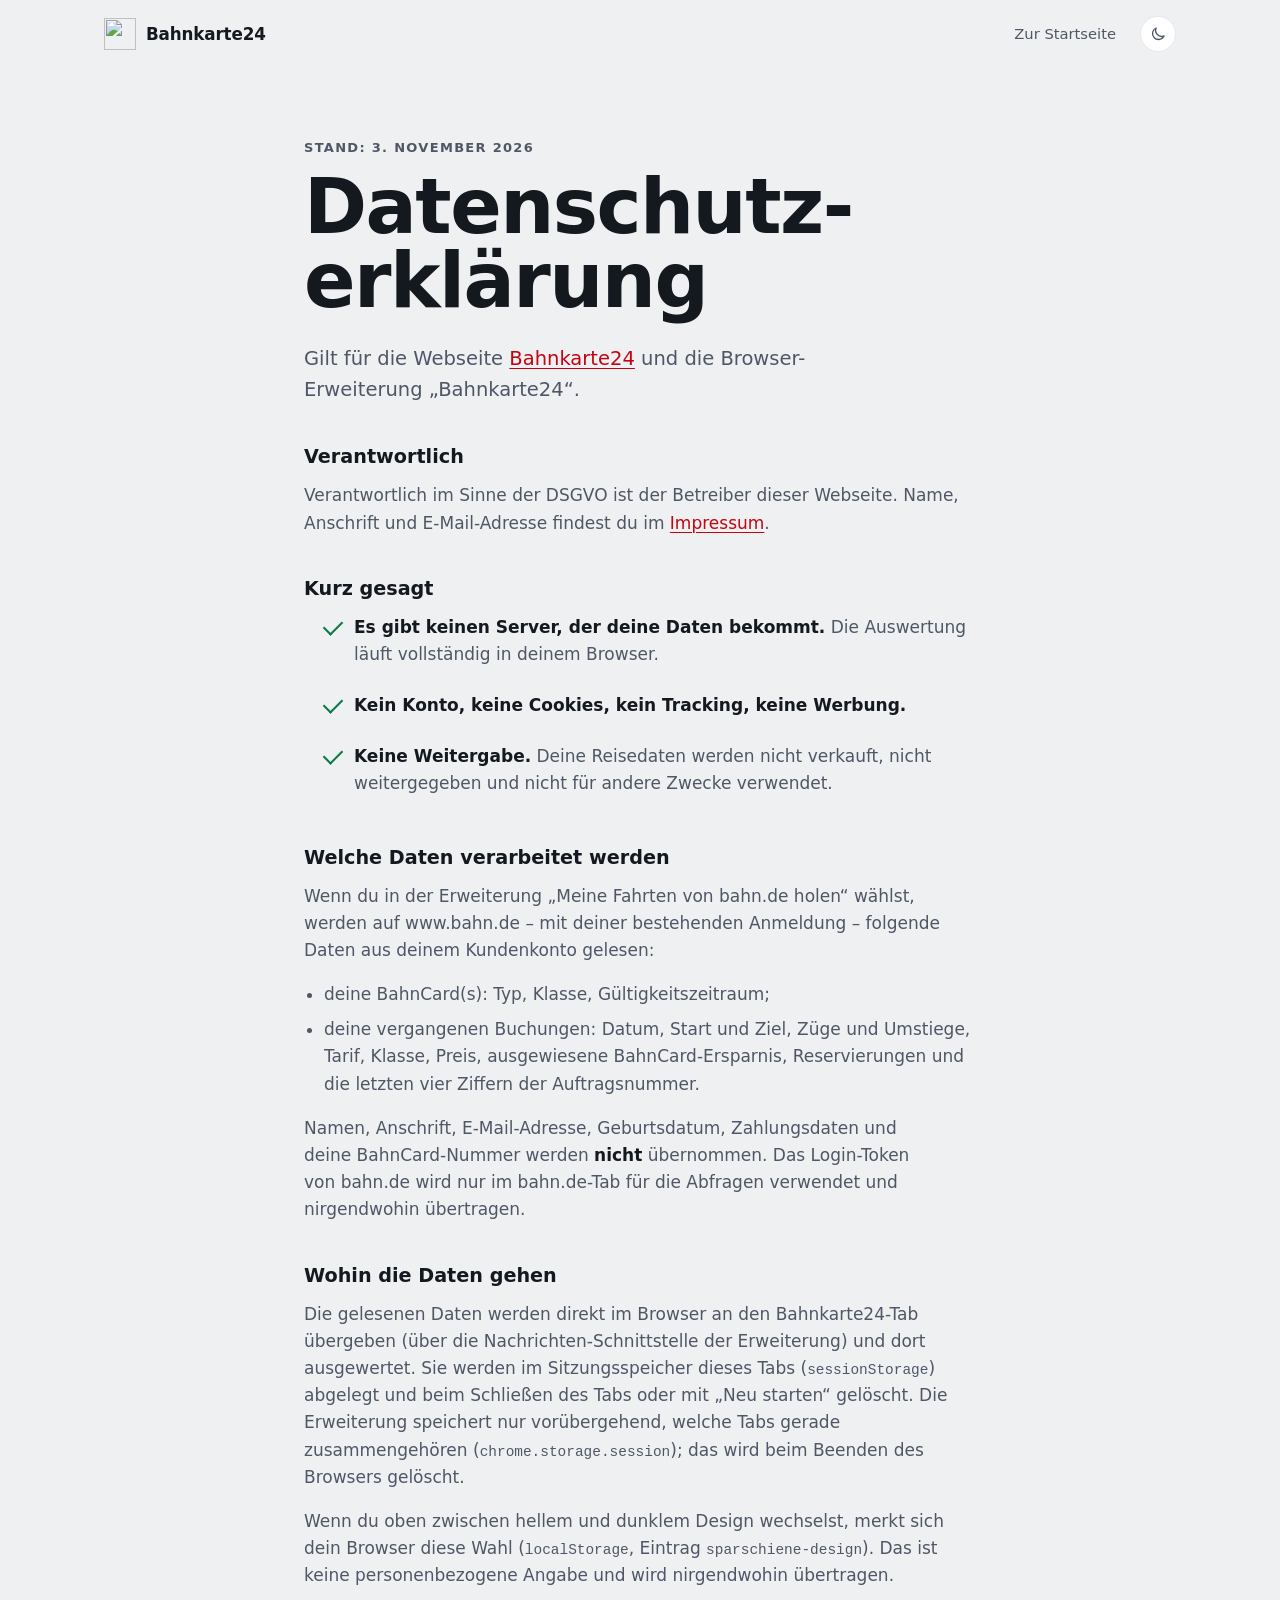
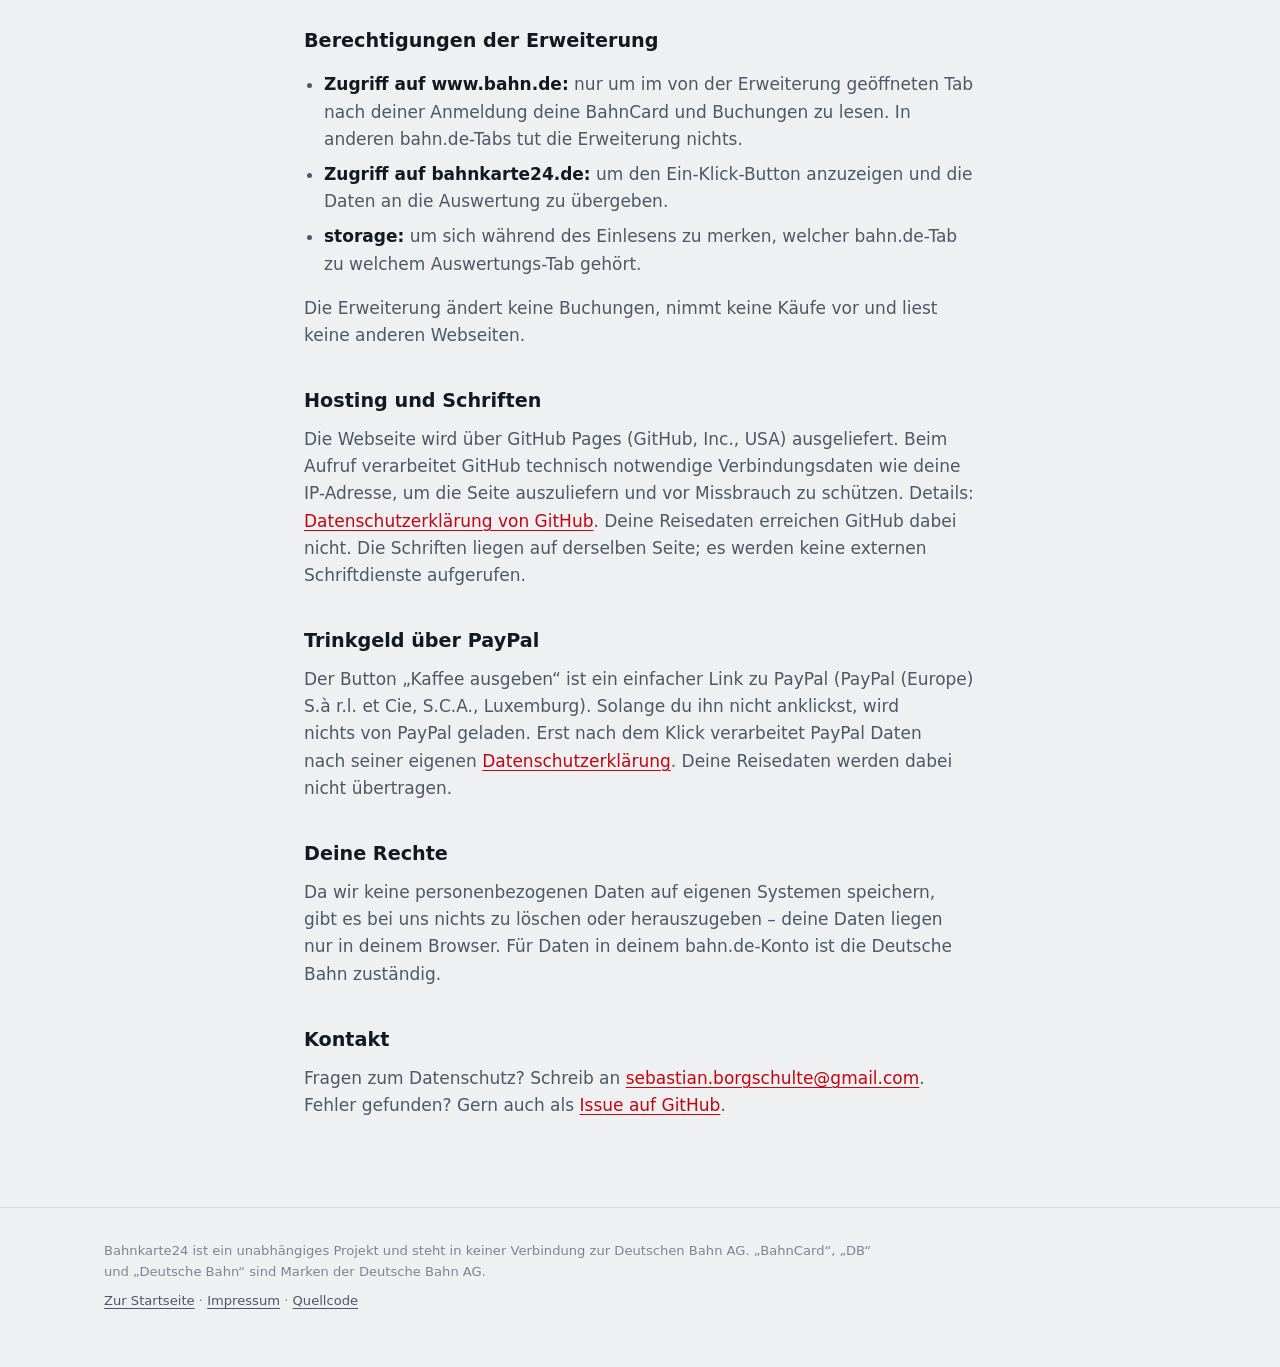
==== datenschutz.html @ ad8dd819 "Ladeseite erklärt, warum das Einlesen dauert Co-Authored-By: Claude Opus 5.5 <noreply@anthropic.com>" ====
<!doctype html>
<html lang="de">
<head>
  <meta charset="utf-8">
  <meta name="viewport" content="width=device-width, initial-scale=1">
  <title>Datenschutz – Bahnkarte24</title>
  <meta name="description" content="Datenschutzerklärung der Webseite, und der Browser-Erweiterung Bahnkarte24.">
  <link rel="icon" href="icons/icon32.png?v=2" sizes="32x32">
  <link rel="icon" href="icons/icon16.png?v=2" sizes="16x16">
  <link rel="apple-touch-icon" href="icons/icon128.png?v=2">
  <link rel="stylesheet" href="styles.css?v=33">
  <script src="theme.js?v=21"></script>
</head>
<body>
  <header class="top">
    <div class="wrap top__inner">
      <a class="brand" href="./" aria-label="Bahnkarte24 – Startseite">
        <img class="brand__logo" src="icons/icon32.png?v=2" srcset="icons/icon128.png?v=2 4x, icons/icon48.png?v=2 1.5x" width="32" height="32" alt="">
        <span class="brand__name">Bahnkarte24</span>
      </a>
      <nav class="top__nav" aria-label="Seitennavigation">
        <a href="./">Zur Startseite</a>
        <button class="design-btn" id="btn-design" type="button" aria-label="Design wechseln">
          <svg class="design-btn__mond" viewBox="0 0 24 24" width="18" height="18" aria-hidden="true"><path d="M20 14.5A8 8 0 0 1 9.5 4a8 8 0 1 0 10.5 10.5Z" fill="none" stroke="currentColor" stroke-width="1.8" stroke-linejoin="round"/></svg>
          <svg class="design-btn__sonne" viewBox="0 0 24 24" width="18" height="18" aria-hidden="true"><circle cx="12" cy="12" r="4" fill="none" stroke="currentColor" stroke-width="1.8"/><path d="M12 2.5v2M12 19.5v2M2.5 12h2M19.5 12h2M5.3 5.3l1.4 1.4M17.3 17.3l1.4 1.4M5.3 18.7l1.4-1.4M17.3 6.7l1.4-1.4" stroke="currentColor" stroke-width="1.8" stroke-linecap="round"/></svg>
        </button>
      </nav>
    </div>
  </header>

  <main class="wrap prose" id="main">
    <p class="eyebrow">Stand: 3. November 2026</p>
    <h1 class="display">Datenschutz&shy;erklärung</h1>
    <p class="lead">Gilt für die Webseite <a href="./">Bahnkarte24</a> und die Browser-Erweiterung „Bahnkarte24“.</p>

    <h2>Verantwortlich</h2>
    <p>Verantwortlich im Sinne der DSGVO ist der Betreiber dieser Webseite. Name, Anschrift und E-Mail-Adresse findest du im <a href="impressum.html">Impressum</a>.</p>

    <h2>Kurz gesagt</h2>
    <ul class="checks">
      <li><strong>Es gibt keinen Server, der deine Daten bekommt.</strong> Die Auswertung läuft vollständig in deinem Browser.</li>
      <li><strong>Kein Konto, keine Cookies, kein Tracking, keine Werbung.</strong></li>
      <li><strong>Keine Weitergabe.</strong> Deine Reisedaten werden nicht verkauft, nicht weitergegeben und nicht für andere Zwecke verwendet.</li>
    </ul>

    <h2>Welche Daten verarbeitet werden</h2>
    <p>Wenn du in der Erweiterung „Meine Fahrten von bahn.de holen“ wählst, werden auf www.bahn.de – mit deiner bestehenden Anmeldung – folgende Daten aus deinem Kundenkonto gelesen:</p>
    <ul>
      <li>deine BahnCard(s): Typ, Klasse, Gültigkeitszeitraum;</li>
      <li>deine vergangenen Buchungen: Datum, Start und Ziel, Züge und Umstiege, Tarif, Klasse, Preis, ausgewiesene BahnCard-Ersparnis, Reservierungen und die letzten vier Ziffern der Auftragsnummer.</li>
    </ul>
    <p>Namen, Anschrift, E-Mail-Adresse, Geburtsdatum, Zahlungsdaten und deine BahnCard-Nummer werden <strong>nicht</strong> übernommen. Das Login-Token von bahn.de wird nur im bahn.de-Tab für die Abfragen verwendet und nirgendwohin übertragen.</p>

    <h2>Wohin die Daten gehen</h2>
    <p>Die gelesenen Daten werden direkt im Browser an den Bahnkarte24-Tab übergeben (über die Nachrichten-Schnittstelle der Erweiterung) und dort ausgewertet. Sie werden im Sitzungsspeicher dieses Tabs (<code>sessionStorage</code>) abgelegt und beim Schließen des Tabs oder mit „Neu starten“ gelöscht. Die Erweiterung speichert nur vorübergehend, welche Tabs gerade zusammengehören (<code>chrome.storage.session</code>); das wird beim Beenden des Browsers gelöscht.</p>
    <p>Wenn du oben zwischen hellem und dunklem Design wechselst, merkt sich dein Browser diese Wahl (<code>localStorage</code>, Eintrag <code>sparschiene-design</code>). Das ist keine personenbezogene Angabe und wird nirgendwohin übertragen.</p>

    <h2>Berechtigungen der Erweiterung</h2>
    <ul>
      <li><strong>Zugriff auf www.bahn.de:</strong> nur um im von der Erweiterung geöffneten Tab nach deiner Anmeldung deine BahnCard und Buchungen zu lesen. In anderen bahn.de-Tabs tut die Erweiterung nichts.</li>
      <li><strong>Zugriff auf bahnkarte24.de:</strong> um den Ein-Klick-Button anzuzeigen und die Daten an die Auswertung zu übergeben.</li>
      <li><strong>storage:</strong> um sich während des Einlesens zu merken, welcher bahn.de-Tab zu welchem Auswertungs-Tab gehört.</li>
    </ul>
    <p>Die Erweiterung ändert keine Buchungen, nimmt keine Käufe vor und liest keine anderen Webseiten.</p>

    <h2>Hosting und Schriften</h2>
    <p>Die Webseite wird über GitHub Pages (GitHub, Inc., USA) ausgeliefert. Beim Aufruf verarbeitet GitHub technisch notwendige Verbindungsdaten wie deine IP-Adresse, um die Seite auszuliefern und vor Missbrauch zu schützen. Details: <a href="https://docs.github.com/de/site-policy/privacy-policies/github-general-privacy-statement" target="_blank" rel="noopener">Datenschutzerklärung von GitHub</a>. Deine Reisedaten erreichen GitHub dabei nicht. Die Schriften liegen auf derselben Seite; es werden keine externen Schriftdienste aufgerufen.</p>

    <h2>Trinkgeld über PayPal</h2>
    <p>Der Button „Kaffee ausgeben“ ist ein einfacher Link zu PayPal (PayPal (Europe) S.à r.l. et Cie, S.C.A., Luxemburg). Solange du ihn nicht anklickst, wird nichts von PayPal geladen. Erst nach dem Klick verarbeitet PayPal Daten nach seiner eigenen <a href="https://www.paypal.com/de/legalhub/privacy-full" target="_blank" rel="noopener">Datenschutzerklärung</a>. Deine Reisedaten werden dabei nicht übertragen.</p>

    <h2>Deine Rechte</h2>
    <p>Da wir keine personenbezogenen Daten auf eigenen Systemen speichern, gibt es bei uns nichts zu löschen oder herauszugeben – deine Daten liegen nur in deinem Browser. Für Daten in deinem bahn.de-Konto ist die Deutsche Bahn zuständig.</p>

    <h2>Kontakt</h2>
    <p>Fragen zum Datenschutz? Schreib an <a href="mailto:sebastian.borgschulte@gmail.com">sebastian.borgschulte@gmail.com</a>. Fehler gefunden? Gern auch als <a href="https://github.com/xsebo99/Bahnkarte24/issues" target="_blank" rel="noopener">Issue auf GitHub</a>.</p>
  </main>

  <footer class="footer">
    <div class="wrap footer__inner">
      <p>Bahnkarte24 ist ein unabhängiges Projekt und steht in keiner Verbindung zur Deutschen Bahn AG. „BahnCard“, „DB“ und „Deutsche Bahn“ sind Marken der Deutsche Bahn AG.</p>
      <p><a href="./">Zur Startseite</a> · <a href="impressum.html">Impressum</a> · <a href="https://github.com/xsebo99/Bahnkarte24" target="_blank" rel="noopener">Quellcode</a></p>
    </div>
  </footer>
</body>
</html>
---- styles.css ----
/* Bahnkarte24
   Schriften: Archivo (Anzeige & Zahlen, schmal geschnitten wie Bahnhofsbeschilderung) + Instrument Sans (Text).
   Beide unter SIL Open Font License, selbst gehostet – kein Aufruf von Google Fonts. */
@font-face {
  font-family: "Archivo";
  src: url("fonts/archivo-wdth.woff2") format("woff2-variations"), url("fonts/archivo-wdth.woff2") format("woff2");
  font-weight: 100 900; font-stretch: 62% 125%; font-display: swap;
}
@font-face {
  font-family: "Instrument Sans";
  src: url("fonts/instrument-sans.woff2") format("woff2-variations"), url("fonts/instrument-sans.woff2") format("woff2");
  font-weight: 400 700; font-display: swap;
}

:root {
  /* Farbwelt: Gleisschotter, Fahrkartenweiß, Druckertinte, Signalgrün, Verkehrsrot.
     Bedeutung ist fest: Grün = Ersparnis, Rot = Aktion und Verlust, Tinte = bezahlt. */
  --schotter: #eef0f2;
  --fahrkarte: #ffffff;
  --eingabe: #f4f5f7;
  --tinte: #141920;
  --tinte-2: #4f5766;
  --tinte-3: #7d8593;
  --tinte-4: #a9afb9;
  --kante: rgba(20, 25, 32, .09);
  --kante-stark: rgba(20, 25, 32, .16);
  --raster: rgba(20, 25, 32, .06);
  --punktlinie: #c6cbd3;
  --verkehrsrot: #e30613;
  --verkehrsrot-text: #c20511;
  --verkehrsrot-hauch: #fdeced;
  --signalgruen: #0a7a45;
  --signalgruen-hauch: #e3f2ea;
  --bahncard: #1c212a;
  --bahncard-text: #ffffff;
  /* Leuchtrot auf dunklen Fallblättern (gleicher Ton wie Rot im Dark Mode) */
  --tafel-rot: #ff4c56;
  --schatten-flaeche: 0 0 0 1px rgba(20, 25, 32, .05), 0 1px 2px rgba(20, 25, 32, .04), 0 6px 18px -8px rgba(20, 25, 32, .10);
  --schatten-karte: 0 1px 1px rgba(16, 20, 28, .06), 0 12px 28px -8px rgba(16, 20, 28, .28), 0 30px 60px -30px rgba(16, 20, 28, .35);
  --font-display: "Archivo", "Arial Narrow", system-ui, sans-serif;
  --font-text: "Instrument Sans", system-ui, -apple-system, "Segoe UI", sans-serif;
  /* Schriftskala 1,25 ab 17 px */
  --t-meta: 13px;
  --t-klein: 14px;
  --t-text: 17px;
  --t-h3: 21px;
  --t-h2: clamp(26px, 3vw, 33px);
  --t-zahl: clamp(34px, 4vw, 52px);
  --t-display: clamp(42px, 6.4vw, 76px);
  --ease: cubic-bezier(.23, 1, .32, 1);
  --r-flaeche: 24px;
  --r-element: 16px;
  --r-feld: 10px;
  color-scheme: light;
}
@media (prefers-color-scheme: dark) {
  :root:not([data-theme="light"]) {
    --schotter: #0b0e12;
    --fahrkarte: #171b21;
    --eingabe: #0f1217;
    --tinte: #eceef2;
    --tinte-2: #b1b8c4;
    --tinte-3: #7f8796;
    --tinte-4: #4f5663;
    --kante: rgba(255, 255, 255, .08);
    --kante-stark: rgba(255, 255, 255, .16);
    --raster: rgba(255, 255, 255, .05);
    --punktlinie: #3a414c;
    --verkehrsrot: #ff4c56;
    --verkehrsrot-text: #ff6b73;
    --verkehrsrot-hauch: #33171a;
    --signalgruen: #3fc883;
    --signalgruen-hauch: #12291d;
    --bahncard: #252b35;
    --schatten-flaeche: 0 0 0 1px rgba(255, 255, 255, .07);
    --schatten-karte: 0 0 0 1px #2e3540, 0 20px 50px -20px rgba(0, 0, 0, .8);
    color-scheme: dark;
  }
}
/* Von Hand gewählter Dark Mode (Umschalter im Kopf) – dieselben Werte wie oben */
:root[data-theme="dark"] {
  --schotter: #0b0e12;
  --fahrkarte: #171b21;
  --eingabe: #0f1217;
  --tinte: #eceef2;
  --tinte-2: #b1b8c4;
  --tinte-3: #7f8796;
  --tinte-4: #4f5663;
  --kante: rgba(255, 255, 255, .08);
  --kante-stark: rgba(255, 255, 255, .16);
  --raster: rgba(255, 255, 255, .05);
  --punktlinie: #3a414c;
  --verkehrsrot: #ff4c56;
  --verkehrsrot-text: #ff6b73;
  --verkehrsrot-hauch: #33171a;
  --signalgruen: #3fc883;
  --signalgruen-hauch: #12291d;
  --bahncard: #252b35;
  --schatten-flaeche: 0 0 0 1px rgba(255, 255, 255, .07);
  --schatten-karte: 0 0 0 1px #2e3540, 0 20px 50px -20px rgba(0, 0, 0, .8);
  color-scheme: dark;
}

/* Grundlagen */
* { box-sizing: border-box; }
html { scroll-behavior: smooth; -webkit-text-size-adjust: 100%; }
body {
  margin: 0; background: var(--schotter); color: var(--tinte);
  font: var(--t-text)/1.6 var(--font-text); -webkit-font-smoothing: antialiased;
}
a { color: var(--verkehrsrot-text); text-underline-offset: 3px; text-decoration-thickness: 1px; }
a:hover { text-decoration-thickness: 2px; }
h1, h2, h3 { margin: 0; font-weight: 700; text-wrap: balance; }
p { margin: 0 0 1em; text-wrap: pretty; }
code, kbd { font-family: ui-monospace, Consolas, monospace; font-size: .85em; }
kbd { background: var(--fahrkarte); border: 1px solid var(--kante); border-bottom-width: 2px; border-radius: 5px; padding: 0 .4em; }
:focus-visible { outline: 3px solid var(--verkehrsrot); outline-offset: 3px; border-radius: 6px; }
.hidden { display: none !important; }
.muted { color: var(--tinte-2); }
.small { font-size: var(--t-klein); }
.num { font-variant-numeric: tabular-nums; }

.wrap { width: 100%; max-width: 1120px; margin: 0 auto; padding: 0 24px; }
.section { margin-top: clamp(48px, 7vw, 88px); }

/* Abschnitte als eigene Flächen auf grauem Grund */
.panel {
  background: var(--fahrkarte); border-radius: var(--r-flaeche); padding: clamp(24px, 4vw, 48px);
  box-shadow: var(--schatten-flaeche);
}
.stack { display: grid; gap: 20px; }

/* Typo-Bausteine */
.eyebrow {
  margin: 0 0 16px; font: 600 var(--t-meta)/1 var(--font-text); letter-spacing: .1em; text-transform: uppercase; color: var(--verkehrsrot-text);
}
/* Fallblatt wie am Bahnsteig: jede Zelle ein Blatt mit Mittelfuge */
.nowrap { white-space: nowrap; }
.flap { display: inline-flex; gap: .08em; font-family: var(--font-display); font-variant-numeric: tabular-nums; }
.flap__z {
  position: relative; display: inline-grid; place-items: center; width: .78em; height: 1.32em;
  border-radius: .14em; color: #f4f5f7; font-weight: 700; font-stretch: 80%; line-height: 1;
  background: linear-gradient(to bottom, color-mix(in srgb, var(--bahncard), #fff 9%) 50%, color-mix(in srgb, var(--bahncard), #fff 4%) 50%);
  box-shadow: inset 0 -1px 0 rgba(0, 0, 0, .35);
  transform-origin: center;
}
.flap__z::after { /* Fuge zwischen oberem und unterem Blatt */
  content: ""; position: absolute; left: 0; right: 0; top: 50%; height: 1px; background: rgba(0, 0, 0, .55);
}
/* Im Titel: „BahnCard“ und die Ziffer auf großen Blättern in Verkehrsrot als Echo des Logos */
.display__marke { color: var(--verkehrsrot); }
.flap--titel { gap: .045em; margin-left: .1em; vertical-align: .04em; }
.flap--titel .flap__z { width: .6em; height: 1.04em; border-radius: .07em; font-stretch: 78%; font-weight: 800; color: var(--tafel-rot); letter-spacing: 0; }
.display {
  font-family: var(--font-display); font-stretch: 78%; font-weight: 800;
  font-size: var(--t-display); line-height: .98; letter-spacing: -.02em; margin-bottom: 24px;
}
.h2 {
  font-family: var(--font-display); font-stretch: 85%; font-weight: 750;
  font-size: var(--t-h2); line-height: 1.08; letter-spacing: -.015em; margin-bottom: 8px;
}
.lead { font-size: clamp(1.05rem, 1.6vw, 1.22rem); color: var(--tinte-2); max-width: 34em; margin-bottom: 32px; }

/* Kopf */
.top { position: sticky; top: 0; z-index: 5; background: color-mix(in srgb, var(--schotter) 86%, transparent); backdrop-filter: saturate(1.4) blur(12px); border-bottom: 1px solid transparent; }
.top__inner { display: flex; align-items: center; justify-content: space-between; gap: 16px; min-height: 68px; }
.brand { display: flex; align-items: center; gap: 10px; color: var(--tinte); text-decoration: none; }
.brand__logo { width: 32px; height: 32px; display: block; }
.brand__name { font: 750 1.05rem/1 var(--font-display); font-stretch: 85%; letter-spacing: -.01em; }
.top__nav { display: flex; align-items: center; gap: 24px; }
.top__nav a { color: var(--tinte-2); text-decoration: none; font-size: .92rem; }
.top__nav a:hover { color: var(--tinte); }
/* Hell/Dunkel-Umschalter: zeigt, wohin er schaltet (Mond = dunkel, Sonne = hell) */
.design-btn {
  display: grid; place-items: center; width: 36px; height: 36px; padding: 0; border: 0; border-radius: 999px; cursor: pointer;
  background: var(--fahrkarte); color: var(--tinte-2); box-shadow: inset 0 0 0 1px var(--kante);
  transition: color 150ms var(--ease), box-shadow 150ms var(--ease), transform 120ms var(--ease);
}
.design-btn:hover { color: var(--tinte); box-shadow: inset 0 0 0 1px var(--kante-stark); }
.design-btn:active { transform: scale(.92); }
.design-btn__sonne, .design-btn[data-modus="dark"] .design-btn__mond { display: none; }
.design-btn[data-modus="dark"] .design-btn__sonne { display: block; }

/* Buttons */
.btn {
  display: inline-flex; align-items: center; justify-content: center; gap: 8px;
  background: var(--verkehrsrot); color: #fff; border: 0; border-radius: 999px; padding: 11px 20px;
  font: 600 .95rem/1.2 var(--font-text); text-decoration: none; cursor: pointer;
  transition: background-color 150ms var(--ease), box-shadow 150ms var(--ease), transform 120ms var(--ease);
}
.btn:hover { background: var(--verkehrsrot-text); text-decoration: none; }
.btn:active { transform: scale(.97); }
.btn--big { padding: 15px 26px; font-size: 1rem; }
.btn--small { padding: 8px 16px; font-size: .875rem; }
.btn--ghost { background: transparent; color: var(--tinte); box-shadow: inset 0 0 0 1.5px var(--kante-stark); }
.btn--ghost:hover { background: var(--fahrkarte); box-shadow: inset 0 0 0 1.5px var(--tinte-4); }
.btn--quiet { background: var(--fahrkarte); color: var(--tinte); box-shadow: inset 0 0 0 1px var(--kante); padding: 8px 16px; font-size: .875rem; }
.btn--quiet:hover { background: var(--fahrkarte); box-shadow: inset 0 0 0 1px var(--kante-stark); }

/* Start: Hero */
.hero {
  display: grid; grid-template-columns: minmax(0, 1.1fr) minmax(0, .9fr); gap: clamp(32px, 6vw, 88px);
  align-items: center; padding-top: clamp(40px, 8vw, 96px);
}
.hero__actions { display: flex; flex-wrap: wrap; gap: 12px; }
.hero__trust { margin: 12px 0 0; }
/* Erweiterung: site.js meldet sich, dann setzt app.js body.has-ext */
.has-ext .no-ext, body:not(.has-ext) .ext-only { display: none !important; }
.hero__ohne { margin: 16px 0 0; color: var(--tinte-2); max-width: 34em; }
.linkbtn { font: inherit; font-weight: 600; color: var(--tinte); background: none; border: 0; padding: 0; cursor: pointer; text-decoration: underline; text-underline-offset: 3px; text-decoration-color: var(--tinte-4); }
.linkbtn:hover { text-decoration-color: currentColor; }
/* Geräte-Hinweis: gut sichtbar über den Buttons, aber ohne Warnfarbe (Rot gehört den Aktionen) */
.geraet-hinweis {
  display: inline-flex; align-items: center; gap: 10px; margin: -8px 0 28px; padding: 11px 18px 11px 14px;
  border-radius: 999px; background: var(--fahrkarte);
  font-size: 15.5px; line-height: 1.35; color: var(--tinte-2); box-shadow: inset 0 0 0 1px var(--kante-stark), var(--schatten-flaeche);
}
.geraet-hinweis svg { flex: none; width: 22px; height: 22px; color: var(--tinte); }
.geraet-hinweis strong { color: var(--tinte); font-weight: 650; }
.hero__card { perspective: 1200px; display: grid; justify-items: end; }
.hero__tilt {
  width: 100%; max-width: 440px; transform-style: preserve-3d;
  transform: rotate(-4deg) rotateX(var(--rx, 0deg)) rotateY(var(--ry, 0deg));
  transition: transform 500ms var(--ease);
}
.hero__tilt.is-aktiv { transition-duration: 120ms; }

/* Hero-Karte: Musterkarte mit Chip, Nummer und Glanz */
.bc--hero { grid-template-rows: auto 1fr auto auto; row-gap: 4px; }
.bc:has(> .bc__glanz)::after { background: none; } /* Glanz kommt hier von .bc__glanz und folgt der Maus */
.bc__glanz {
  position: absolute; inset: 0; pointer-events: none; mix-blend-mode: soft-light;
  background:
    radial-gradient(circle at var(--gx, 22%) var(--gy, 12%), rgba(255, 255, 255, .55), transparent 52%),
    linear-gradient(115deg, transparent 38%, rgba(255, 255, 255, .16) 48%, transparent 58%);
}
.bc__top .bc__klasse { margin-left: auto; font-family: var(--font-text); font-size: clamp(.7rem, 1.3vw, .8rem); font-weight: 600; opacity: .8; }
.bc__mitte { display: flex; align-items: center; gap: 7%; }
.bc__chip {
  flex: none; width: 15%; aspect-ratio: 1.3; border-radius: 18%;
  background:
    linear-gradient(to right, transparent 32%, rgba(0, 0, 0, .22) 32% 34%, transparent 34% 66%, rgba(0, 0, 0, .22) 66% 68%, transparent 68%),
    linear-gradient(to bottom, transparent 48%, rgba(0, 0, 0, .22) 48% 52%, transparent 52%),
    linear-gradient(135deg, #e9ebee, #a4abb5 45%, #dfe2e6 70%, #9aa1ab);
  box-shadow: inset 0 0 0 1px rgba(0, 0, 0, .18);
}
.bc--hero .bc__amount { font-size: clamp(2.1rem, 5.4vw, 3.7rem); transition: opacity 200ms var(--ease); }
.bc__sub { margin-top: 4px; font-family: var(--font-text); font-size: clamp(.7rem, 1.3vw, .82rem); opacity: .85; font-variant-numeric: tabular-nums; }
.bc__nr {
  font-weight: 600; font-stretch: 100%; letter-spacing: .14em; font-size: clamp(.78rem, 1.6vw, 1.02rem); font-variant-numeric: tabular-nums;
  text-shadow: 0 1px 0 rgba(0, 0, 0, .45), 0 -1px 0 rgba(255, 255, 255, .12);
}
.bc--hero .bc__bottom { text-transform: uppercase; letter-spacing: .08em; font-size: clamp(.62rem, 1.15vw, .74rem); }

/* Die BahnCard – Signatur der Seite: die Karte füllt sich mit der Ersparnis bis zum Kartenpreis. */
/* --fill als Zahl registriert, damit Füllung und Kante gemeinsam weich laufen */
@property --fill { syntax: "<number>"; inherits: true; initial-value: 0; }
.bc {
  --fill: 0;
  --fill-color: var(--signalgruen);
  position: relative; overflow: hidden; isolation: isolate;
  aspect-ratio: 85.6 / 54; width: 100%; border-radius: clamp(14px, 2.2vw, 22px);
  padding: 6.5% 7%; display: grid; grid-template-rows: auto 1fr auto;
  background:
    repeating-radial-gradient(circle at 115% 130%, rgba(255, 255, 255, .03) 0 1px, transparent 1px 8px),
    linear-gradient(150deg, color-mix(in srgb, var(--bahncard), #fff 7%), var(--bahncard) 55%, color-mix(in srgb, var(--bahncard), #000 25%));
  color: var(--bahncard-text);
  box-shadow: var(--schatten-karte), 0 34px 60px -30px color-mix(in srgb, var(--fill-color) calc(var(--fill) * 70%), transparent);
  font-family: var(--font-display);
  transition: --fill 1.4s cubic-bezier(.2, .75, .15, 1), transform 500ms var(--ease);
}
/* Kippen mit der Maus (app.js setzt --rx/--ry); die Hero-Karte kippt über ihren Rahmen .hero__tilt */
.bc:not(.bc--hero) { transform: perspective(1200px) rotateX(var(--rx, 0deg)) rotateY(var(--ry, 0deg)); }
.bc.is-aktiv { transition: --fill 1.4s cubic-bezier(.2, .75, .15, 1), transform 120ms var(--ease); }
.bc::after { /* Haarlinie, Lichtkante oben und Glanz wie bei einer lackierten Karte */
  content: ""; position: absolute; inset: 0; border-radius: inherit; pointer-events: none;
  background:
    radial-gradient(120% 90% at 0% 0%, rgba(255, 255, 255, .16), transparent 55%),
    linear-gradient(115deg, transparent 40%, rgba(255, 255, 255, .07) 50%, transparent 60%);
  box-shadow: inset 0 0 0 1px rgba(255, 255, 255, .12), inset 0 1px 0 rgba(255, 255, 255, .22), inset 0 -1px 0 rgba(0, 0, 0, .2);
}
.bc__fill {
  position: absolute; inset: 0; z-index: -1;
  background:
    repeating-radial-gradient(circle at 115% 130%, rgba(255, 255, 255, .055) 0 1px, transparent 1px 8px),
    linear-gradient(140deg, color-mix(in srgb, var(--fill-color), #fff 16%), var(--fill-color) 45%, color-mix(in srgb, var(--fill-color), #000 32%));
  clip-path: inset(0 calc((1 - var(--fill)) * 100%) 0 0);
}
.bc__fill::after { /* Kante der Füllung */
  content: ""; position: absolute; top: 0; bottom: 0; left: calc(var(--fill) * 100% - 2px); width: 2px;
  background: rgba(255, 255, 255, .6); box-shadow: 0 0 16px 5px rgba(255, 255, 255, .2);
}
.bc__amount, .bc__type { text-shadow: 0 1px 0 rgba(0, 0, 0, .12), 0 10px 30px rgba(0, 0, 0, .18); }
.bc--full .bc__fill::after { display: none; }
.bc--minus { --fill-color: var(--verkehrsrot); }
/* Gedachte Karte (noch keine BahnCard): gestrichelte Kante statt Lack-Haarlinie */
.bc--gedacht::before { content: ""; position: absolute; inset: 6px; border-radius: calc(clamp(14px, 2.2vw, 22px) - 6px); border: 1.5px dashed rgba(255, 255, 255, .45); pointer-events: none; z-index: 1; }
.bc__top { display: flex; align-items: center; gap: 10px; }
.bc__logo {
  display: grid; place-items: center; width: 2.1em; height: 1.45em; border-radius: .3em;
  background: #fff; color: var(--bahncard); font-weight: 800; font-size: clamp(.8rem, 1.6vw, 1rem);
}
.bc__typnr { display: inline-block; }
.bc__type { font-weight: 650; font-stretch: 90%; font-size: clamp(.85rem, 1.7vw, 1.05rem); letter-spacing: .01em; }
.bc__amount {
  align-self: center; font-weight: 800; font-stretch: 72%; letter-spacing: -.03em; line-height: 1;
  font-size: clamp(3rem, 9vw, 5.6rem); font-variant-numeric: tabular-nums;
}
.bc__bottom { display: flex; justify-content: space-between; gap: 12px; font-family: var(--font-text); font-size: clamp(.72rem, 1.4vw, .85rem); opacity: .88; }
.bc__pct { font-family: var(--font-display); font-weight: 700; font-variant-numeric: tabular-nums; }
.bc--preview .bc__amount { opacity: .9; }
.bc--loading { max-width: 300px; margin: 0 auto 40px; }
.bc--loading .bc__amount { font-size: 3rem; }
.bc--loading .bc__fill { animation: laden 2.4s ease-in-out infinite; }
@keyframes laden { 0% { --fill: .05; } 50% { --fill: .8; } 100% { --fill: .05; } }

/* Drei Schritte mit der Erweiterung */
.ext-schritte { list-style: none; counter-reset: schritt; margin: 0; padding: 0; display: grid; grid-template-columns: repeat(3, minmax(0, 1fr)); gap: 32px; }
.ext-schritte li { counter-increment: schritt; display: grid; align-content: start; justify-items: start; gap: 8px; padding-top: 20px; border-top: 2px solid var(--kante); }
.ext-schritte li::before { content: counter(schritt); font: 800 2.4rem/1 var(--font-display); font-stretch: 78%; color: var(--verkehrsrot-text); }
.ext-schritte h3 { margin: 4px 0 0; }
.ext-schritte p { margin: 0; color: var(--tinte-2); max-width: 26em; }
.ext-schritte .btn { margin-top: 8px; }
.ext-schritte .btn[aria-disabled="true"] { opacity: .55; pointer-events: none; }
.ext-schritte__ok { font-weight: 650; color: var(--signalgruen) !important; }
.ext-schritte__ok::before { content: "✓ "; }
.ext-genau { margin-top: 40px; border-top: 1px solid var(--kante); }


.details { border-bottom: 1px solid var(--kante); }
.details summary {
  cursor: pointer; list-style: none; padding: 16px 0; font-weight: 600; display: flex; justify-content: space-between; gap: 16px;
}
.details summary::-webkit-details-marker { display: none; }
.details summary::after { content: "+"; font: 400 22px/1 var(--font-display); color: var(--tinte-3); transition: transform 200ms var(--ease); }
.details summary:hover::after { color: var(--tinte); }
.details[open] summary::after { transform: rotate(45deg); }
.details p { color: var(--tinte-2); max-width: 40em; }

/* Info-Bereich (FAQ + Datenschutz) */
.info { display: grid; grid-template-columns: minmax(0, 1.25fr) minmax(0, 1fr); gap: 20px; margin-top: 20px; align-items: start; }
.info #faq .details:first-of-type { border-top: 1px solid var(--kante); }
.info__seite { display: grid; gap: 20px; }
.trinkgeld .h3 { margin-bottom: 0; }
.trinkgeld p { color: var(--tinte-2); margin: 10px 0 20px; }
.trinkgeld .btn { gap: 10px; }
.trinkgeld .trinkgeld__hinweis { margin: 12px 0 0; }
.checks { list-style: none; margin: 0 0 20px; padding: 0; display: grid; gap: 16px; color: var(--tinte-2); }
.checks li { position: relative; padding-left: 30px; }
.checks li::before {
  content: ""; position: absolute; left: 0; top: .35em; width: 16px; height: 9px;
  border-left: 2.5px solid var(--signalgruen); border-bottom: 2.5px solid var(--signalgruen); transform: rotate(-45deg);
}
.checks strong { color: var(--tinte); }

/* Import */
.importing { max-width: 640px; margin: clamp(32px, 6vw, 72px) auto 0; text-align: center; }
.progress { height: 6px; background: var(--schotter); border-radius: 999px; overflow: hidden; margin: 28px auto; max-width: 400px; }
.progress span { display: block; height: 100%; width: 3%; background: var(--tinte); border-radius: 999px; transition: width 400ms var(--ease); }
/* Erklärung, warum das Einlesen dauert – ruhig, unter dem Fortschritt */
.warum { max-width: 440px; margin: 32px auto 0; padding-top: 20px; border-top: 1px solid var(--kante); font-size: var(--t-meta); color: var(--tinte-2); text-align: left; }
.warum p { margin: 0; }
.warum__titel { font-weight: 650; color: var(--tinte); margin-bottom: 4px !important; }

/* Ergebnis */
.result { display: grid; gap: 20px; padding-top: 24px; }
.meta { color: var(--tinte-2); max-width: 38em; margin: 0 0 28px; }
.h2:not(:has(+ .meta)) { margin-bottom: 24px; }
.toolbar {
  display: flex; flex-wrap: wrap; align-items: end; gap: 12px 24px; padding: 0 0 24px; border-bottom: 1px solid var(--kante);
}
.field { display: grid; gap: 6px; max-width: 100%; font-size: var(--t-meta); color: var(--tinte-2); font-weight: 500; }
/* Eingaben sind eingelassen: etwas dunkler als die Fläche */
.field select, .field input, .cell-input {
  font: 500 15px/1.3 var(--font-text); color: var(--tinte); background: var(--eingabe);
  border: 1px solid var(--kante); border-radius: var(--r-feld); padding: 9px 12px; min-width: 0;
  transition: border-color 150ms var(--ease), box-shadow 150ms var(--ease);
}
.field select:hover, .field input:hover, .cell-input:hover { border-color: var(--kante-stark); }
.field select:focus-visible, .field input:focus-visible, .cell-input:focus-visible { outline: none; border-color: var(--tinte-3); box-shadow: 0 0 0 3px var(--kante); }
.field select { max-width: 100%; text-overflow: ellipsis; }
.field input { width: 120px; font-variant-numeric: tabular-nums; }
.toolbar__note { flex-basis: 100%; margin: 0; font-size: var(--t-klein); color: var(--tinte-2); }

/* Urteil – der Fokus der Seite */
.verdict {
  display: grid; grid-template-columns: minmax(0, .95fr) minmax(0, 1.05fr); gap: clamp(32px, 6vw, 80px); align-items: center;
  padding-top: clamp(28px, 4vw, 44px);
}
.verdict .bc { max-width: 480px; }
.verdict__kicker { font-size: var(--t-klein); color: var(--tinte-2); margin: 0 0 10px; }
.verdict__title { font-family: var(--font-display); font-stretch: 78%; font-weight: 800; font-size: clamp(36px, 5vw, 58px); line-height: 1; letter-spacing: -.025em; margin-bottom: 24px; }
.verdict--plus .verdict__title { color: var(--signalgruen); }
.verdict--minus .verdict__title { color: var(--verkehrsrot); }
.verdict__facts { display: flex; flex-wrap: wrap; gap: 8px 36px; margin: 0 0 20px; }
.verdict__facts div { display: grid; }
.verdict__facts dt { font-size: var(--t-meta); color: var(--tinte-2); }
.verdict__facts dd { margin: 0; font: 750 var(--t-h3)/1.2 var(--font-display); font-stretch: 85%; font-variant-numeric: tabular-nums; }
.verdict__text { color: var(--tinte-2); max-width: 30em; margin: 0; }

/* Hinweise */
.notes { display: grid; gap: 10px; margin-top: clamp(28px, 4vw, 40px); }
.note { display: grid; grid-template-columns: auto minmax(0, 1fr); gap: 14px; align-items: start; padding: 16px 20px; border-radius: var(--r-element); background: var(--verkehrsrot-hauch); }
.note--good { background: var(--signalgruen-hauch); }
.note--info { background: var(--schotter); }
.note__icon { font-size: 20px; line-height: 1.3; }
.note p { margin: 0; }

/* Diagramme */
.chart { width: 100%; height: auto; display: block; overflow: visible; }
.chart text { font: 12px var(--font-text); fill: var(--tinte-3); font-variant-numeric: tabular-nums; }
.chart .grid { stroke: var(--raster); stroke-width: 1; }
.chart .axis { stroke: var(--kante-stark); stroke-width: 1; }
.chart .line { fill: none; stroke: var(--signalgruen); stroke-width: 2; stroke-linejoin: round; }
.chart .area { fill: var(--signalgruen); opacity: .1; }
.chart .ref { stroke: var(--tinte); stroke-width: 1.5; stroke-dasharray: 5 5; }
.chart .ref-label { fill: var(--tinte); font-weight: 600; }
.chart .dot { fill: var(--signalgruen); stroke: var(--fahrkarte); stroke-width: 2; }
.chart .bar { fill: var(--tinte); }
.chart .bar--gespart { fill: var(--signalgruen); }
.chart g:hover .bar { opacity: .82; }
.chart .hit { fill: transparent; }
.chart .guide { stroke: var(--kante-stark); stroke-width: 1; opacity: 0; }
.chart g:hover .guide { opacity: 1; }
.chart g:hover .dot { r: 6px; }
.chart .today { stroke: var(--tinte-3); stroke-width: 1; stroke-dasharray: 2 4; }
.legend { display: flex; gap: 20px; flex-wrap: wrap; font-size: var(--t-meta); color: var(--tinte-2); margin-top: 14px; }
.legend i { display: inline-block; width: 16px; height: 2px; vertical-align: middle; margin-right: 8px; background: var(--signalgruen); }
.legend i.ref { background: none; border-top: 2px dashed var(--tinte); height: 0; }
.legend i.sw { width: 10px; height: 10px; border-radius: 3px; vertical-align: -1px; }
.legend i.sw--bezahlt { background: var(--tinte); }

/* Vergleich: jede Variante als Mini-BahnCard */
.compare { display: grid; grid-template-columns: repeat(4, minmax(0, 1fr)); gap: 16px; }
.option { display: grid; gap: 12px; align-content: start; }
.minicard {
  position: relative; aspect-ratio: 85.6 / 54; border-radius: 14px; padding: 12px 14px;
  display: flex; flex-direction: column; justify-content: space-between;
  background: repeating-linear-gradient(135deg, rgba(255, 255, 255, .035) 0 2px, transparent 2px 9px), var(--bahncard);
  color: var(--bahncard-text); font-family: var(--font-display);
}
.minicard--ohne { background: transparent; color: var(--tinte); outline: 1.5px dashed var(--tinte-4); outline-offset: -1.5px; }
.minicard--best { background: var(--signalgruen); color: #fff; }
.minicard--ohne.minicard--best { background: var(--signalgruen-hauch); color: var(--signalgruen); outline-color: var(--signalgruen); }
.minicard__name { display: flex; justify-content: space-between; gap: 6px; font: 600 var(--t-meta)/1.2 var(--font-text); }
.minicard__tag { font-weight: 500; opacity: .85; }
.minicard__total { font-weight: 800; font-stretch: 74%; font-size: clamp(24px, 2.6vw, 32px); line-height: 1; letter-spacing: -.02em; font-variant-numeric: tabular-nums; }
.option__row { display: flex; justify-content: space-between; align-items: center; gap: 8px; padding: 0 2px; font-size: var(--t-meta); color: var(--tinte-2); font-variant-numeric: tabular-nums; }
.cell-input { width: 92px; padding: 5px 8px; font-size: var(--t-meta); text-align: right; border-radius: 8px; font-variant-numeric: tabular-nums; }
.rule { margin: 28px 0 0; padding: 16px 20px; border-radius: var(--r-element); background: var(--schotter); color: var(--tinte-2); font-size: var(--t-klein); }

/* Statistik als Fahrtbeleg: eine Zahl führt, der Rest steht wie auf einer Quittung */
.beleg { display: grid; grid-template-columns: minmax(0, .9fr) minmax(0, 1.1fr); gap: clamp(28px, 5vw, 64px); align-items: start; }
.beleg__label { font-size: var(--t-klein); color: var(--tinte-2); }
.beleg__zahl { font: 800 clamp(48px, 7vw, 88px)/1 var(--font-display); font-stretch: 70%; letter-spacing: -.03em; font-variant-numeric: tabular-nums; margin: 6px 0 12px; }
.beleg__sub { display: flex; flex-wrap: wrap; gap: 6px 20px; color: var(--tinte-2); font-size: var(--t-klein); }
.beleg__sub strong { color: var(--tinte); font-variant-numeric: tabular-nums; }
.posten { list-style: none; margin: 0; padding: 0; display: grid; gap: 14px; }
.posten li { display: flex; align-items: baseline; gap: 10px; min-width: 0; }
.posten__name { color: var(--tinte-2); white-space: nowrap; }
.posten__linie { flex: 1; min-width: 16px; border-bottom: 2px dotted var(--punktlinie); transform: translateY(-4px); }
.posten__wert { font-weight: 600; text-align: right; font-variant-numeric: tabular-nums; }
.posten__wert small { display: block; font-weight: 400; font-size: var(--t-meta); color: var(--tinte-3); }

.duo { display: grid; grid-template-columns: minmax(0, 1.4fr) minmax(0, 1fr); gap: 20px; }
.h3 { font: 700 var(--t-h3)/1.25 var(--font-text); margin-bottom: 20px; }

.hbars { display: grid; gap: 16px; }
.hbar { display: grid; gap: 6px; font-size: var(--t-klein); }
.hbar__head { display: flex; justify-content: space-between; gap: 12px; }
.hbar__val { font-variant-numeric: tabular-nums; color: var(--tinte-2); white-space: nowrap; }
.hbar__track { height: 8px; background: var(--schotter); border-radius: 999px; overflow: hidden; }
.hbar__fill { display: block; height: 100%; background: var(--tinte); border-radius: 999px; }

/* Fahrten-Tabelle (eingeklappt) */
.trips { padding-top: clamp(20px, 3vw, 32px); padding-bottom: clamp(20px, 3vw, 32px); }
.trips[open] > summary { margin-bottom: 16px; }
.trips > summary { cursor: pointer; list-style: none; display: flex; justify-content: space-between; align-items: center; gap: 16px; padding: 0; border-radius: 8px; }
.trips > summary::-webkit-details-marker { display: none; }
.trips > summary .h2 { margin: 0; }
.trips > summary::after { content: "+"; font: 400 32px/1 var(--font-display); color: var(--tinte-3); transition: transform 200ms var(--ease); }
.trips > summary:hover::after { color: var(--tinte); }
.trips[open] > summary::after { transform: rotate(45deg); }
.tablewrap { overflow-x: auto; }
table { width: 100%; border-collapse: collapse; font-size: var(--t-klein); }
th, td { text-align: left; padding: 12px 10px; border-bottom: 1px solid var(--kante); vertical-align: top; }
th { font-size: var(--t-meta); color: var(--tinte-3); font-weight: 500; }
td.r, th.r { text-align: right; font-variant-numeric: tabular-nums; white-space: nowrap; }
tbody tr:last-child td { border-bottom: 0; }
.tag { display: inline-block; font-size: 12px; font-weight: 600; padding: 2px 9px; border-radius: 999px; background: var(--schotter); color: var(--tinte-2); white-space: nowrap; }
.tag--bc { background: var(--signalgruen-hauch); color: var(--signalgruen); }
.tag--miss { background: var(--verkehrsrot-hauch); color: var(--verkehrsrot-text); }
.tag--gedacht { background: transparent; color: var(--signalgruen); box-shadow: inset 0 0 0 1px var(--signalgruen); }
.stand { margin: 0 4px; font-size: var(--t-meta); color: var(--tinte-3); }

.tooltip {
  position: fixed; z-index: 10; pointer-events: none; background: var(--tinte); color: var(--schotter);
  padding: 8px 12px; border-radius: 10px; font-size: var(--t-meta); line-height: 1.4; max-width: 260px; box-shadow: 0 8px 24px rgba(0, 0, 0, .22);
}

/* Fuß */
.footer { margin-top: clamp(48px, 7vw, 88px); border-top: 1px solid var(--kante); }
.footer__inner { padding-top: 32px; padding-bottom: 48px; font-size: .82rem; color: var(--tinte-3); max-width: 1120px; }
.footer__inner p { max-width: 60em; margin-bottom: .6em; }
.footer a { color: var(--tinte-2); }

/* Datenschutzseite */
.prose { max-width: 720px; padding-top: clamp(40px, 6vw, 72px); }
.prose h2 { font: 700 1.2rem/1.3 var(--font-text); margin: 40px 0 12px; }
.prose ul { padding-left: 20px; color: var(--tinte-2); }
.prose li { margin-bottom: 8px; }
.prose p { color: var(--tinte-2); }
.prose strong { color: var(--tinte); }

/* Responsiv */
@media (max-width: 900px) {
  .hero, .verdict, .info, .duo, .beleg { grid-template-columns: minmax(0, 1fr); }
  .hero__card { order: -1; }
  .hero__card { justify-items: center; padding-top: 12px; }
  .hero__tilt { max-width: 380px; transform: rotate(-3deg); }
  .verdict .bc { margin: 0 auto; }
  .compare { grid-template-columns: repeat(2, minmax(0, 1fr)); }
  .ext-schritte { grid-template-columns: minmax(0, 1fr); gap: 24px; }
}
@media (max-width: 560px) {
  body { font-size: 16px; }
  .wrap { padding: 0 16px; }
  .top__nav a { display: none; }
  .verdict__facts { gap: 8px 28px; }
  .hero__tilt { max-width: 320px; }
  .compare { gap: 12px; }
  .minicard { padding: 10px 12px; border-radius: 12px; }
  .posten__name { white-space: normal; }
  .hide-sm { display: none; }
}
/* Euro-Beträge zählen hoch – feste Ziffernbreite, damit nichts wackelt */
.zahl { font-variant-numeric: tabular-nums; }

/* Diagramme bauen sich auf, sobald sie ins Bild kommen (app.js setzt .anim, dann .ist-sichtbar).
   Die Animationen warten pausiert im Startzustand und laufen erst mit .ist-sichtbar los. */
/* Kurve: Linie und Fläche werden gemeinsam gleichmäßig von links aufgedeckt; jeder Punkt springt auf,
   wenn die Kante ihn erreicht (--t = seine Lage auf der Zeitachse, 0…1) */
.anim .aufdecken { transform-box: fill-box; transform-origin: left; animation: wachsen-x 1.6s linear both paused; }
.anim .ref, .anim .ref-label { animation: einblenden .6s .2s ease both paused; }
.anim .dot { transform-box: fill-box; transform-origin: center; animation: punkt .45s calc(var(--t, 0) * 1.6s - .1s) cubic-bezier(.3, 1.6, .5, 1) both paused; }
.anim .bar { transform-box: fill-box; transform-origin: bottom; animation: wachsen .7s calc(var(--i, 0) * 45ms) cubic-bezier(.2, .75, .15, 1) both paused; }
.anim .bar--gespart { animation-delay: calc(var(--i, 0) * 45ms + .3s); }
.anim .hbar__fill { transform-origin: left; animation: wachsen-x .9s calc(var(--i, 0) * 80ms + .1s) cubic-bezier(.2, .75, .15, 1) both paused; }
.anim.ist-sichtbar :is(.aufdecken, .ref, .ref-label, .dot, .bar, .hbar__fill) { animation-play-state: running; }
@keyframes einblenden { from { opacity: 0; } }
@keyframes punkt { from { transform: scale(0); opacity: 0; } }
@keyframes wachsen { from { transform: scaleY(0); } }
@keyframes wachsen-x { from { transform: scaleX(0); } }

/* Auftauchen: beim Laden gleiten Hero, Karte und Panels leicht versetzt von unten herein */
@keyframes auftauchen { from { opacity: 0; transform: translateY(22px); } }
.hero__text > *, .hero__card, #so-gehts, .info .panel, #view-result.ist-neu .result > * {
  animation: auftauchen .8s cubic-bezier(.2, .75, .15, 1) backwards;
}
.hero__text > :nth-child(2) { animation-delay: .06s; }
.hero__text > :nth-child(3) { animation-delay: .12s; }
.hero__text > :nth-child(4) { animation-delay: .18s; }
.hero__text > :nth-child(n+5) { animation-delay: .24s; }
.hero__card { animation-delay: .15s; animation-duration: 1s; }
#so-gehts { animation-delay: .3s; }
.info .panel { animation-delay: .4s; }
.info__seite .panel { animation-delay: .48s; }
.info__seite .panel + .panel { animation-delay: .56s; }
#view-result.ist-neu .result > :nth-child(2) { animation-delay: .08s; }
#view-result.ist-neu .result > :nth-child(3) { animation-delay: .16s; }
#view-result.ist-neu .result > :nth-child(n+4) { animation-delay: .24s; }

@media (prefers-reduced-motion: reduce) {
  html { scroll-behavior: auto; }
  .hero__text > *, .hero__card, #so-gehts, .info .panel, #view-result.ist-neu .result > * { animation: none; }
  .bc { transition: none; }
  .hero__tilt { transition: none; }
  .bc--loading .bc__fill { animation: none; --fill: .5; }
}
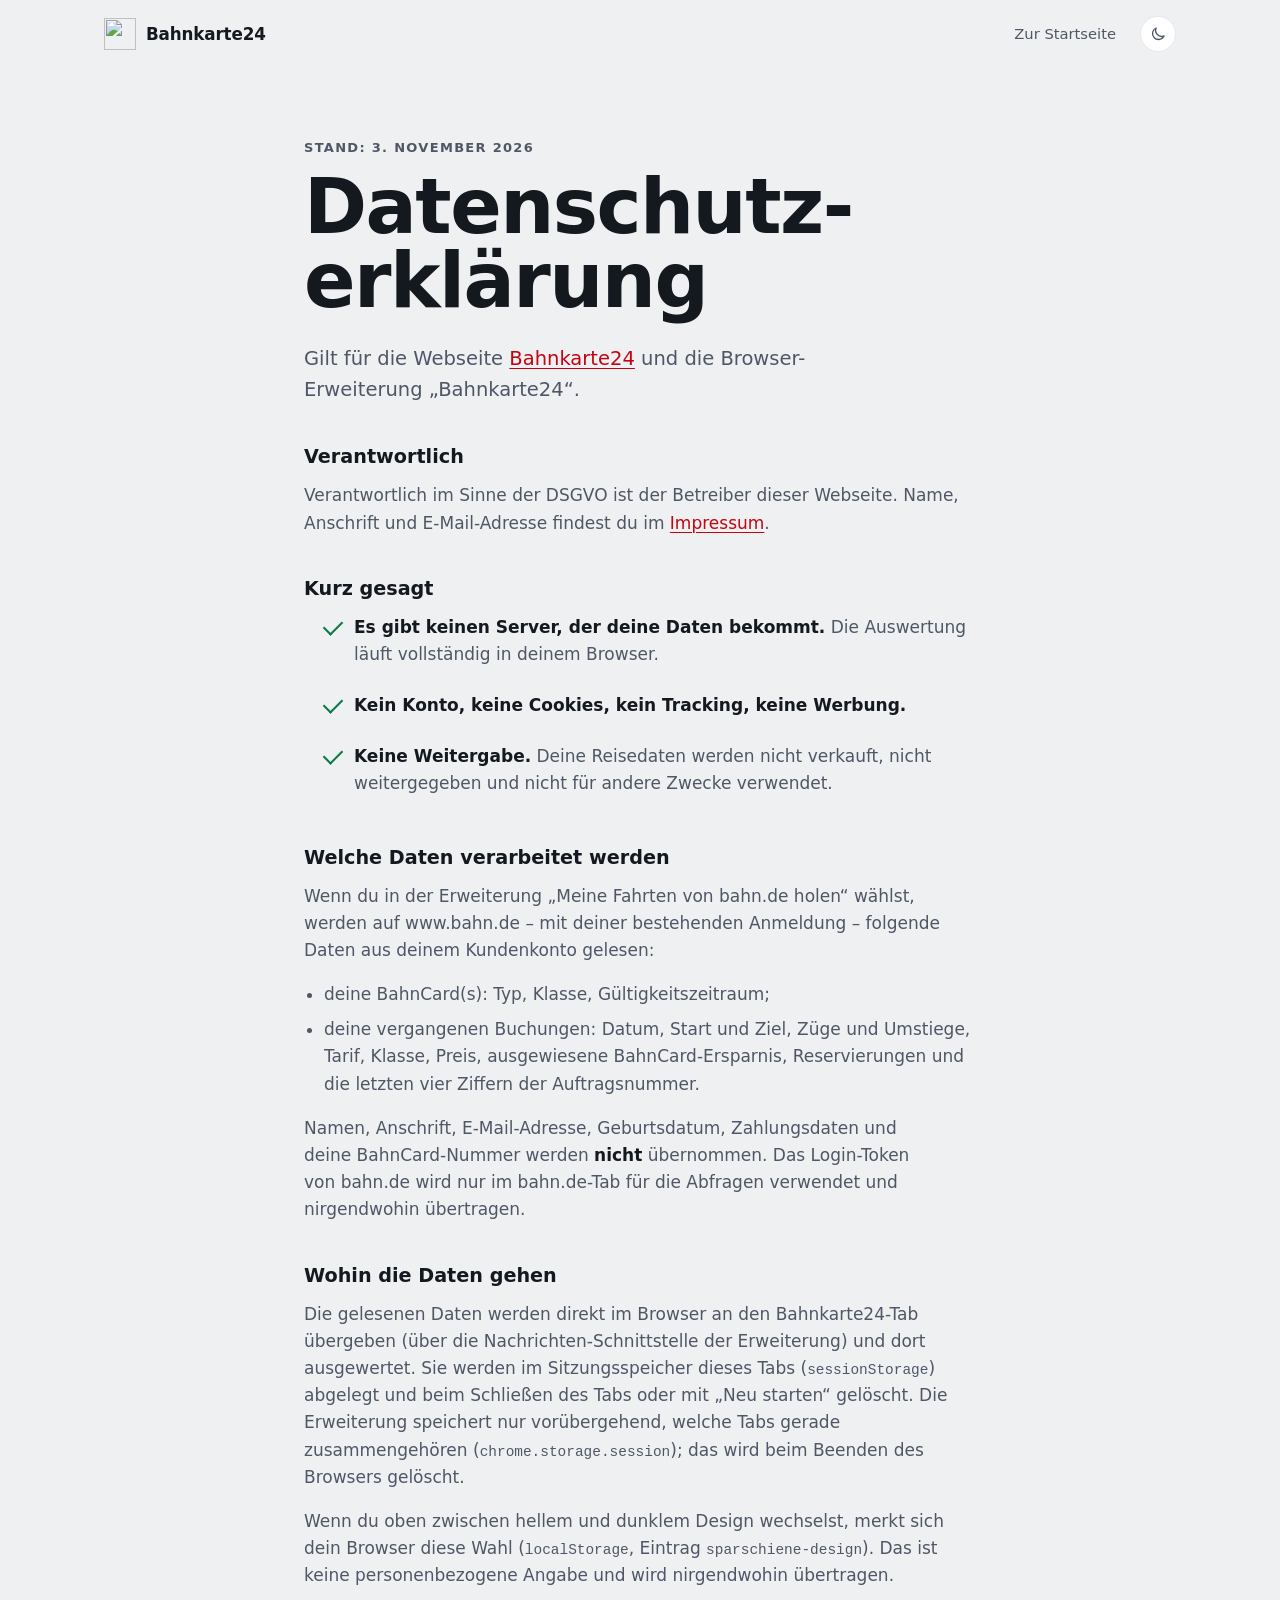
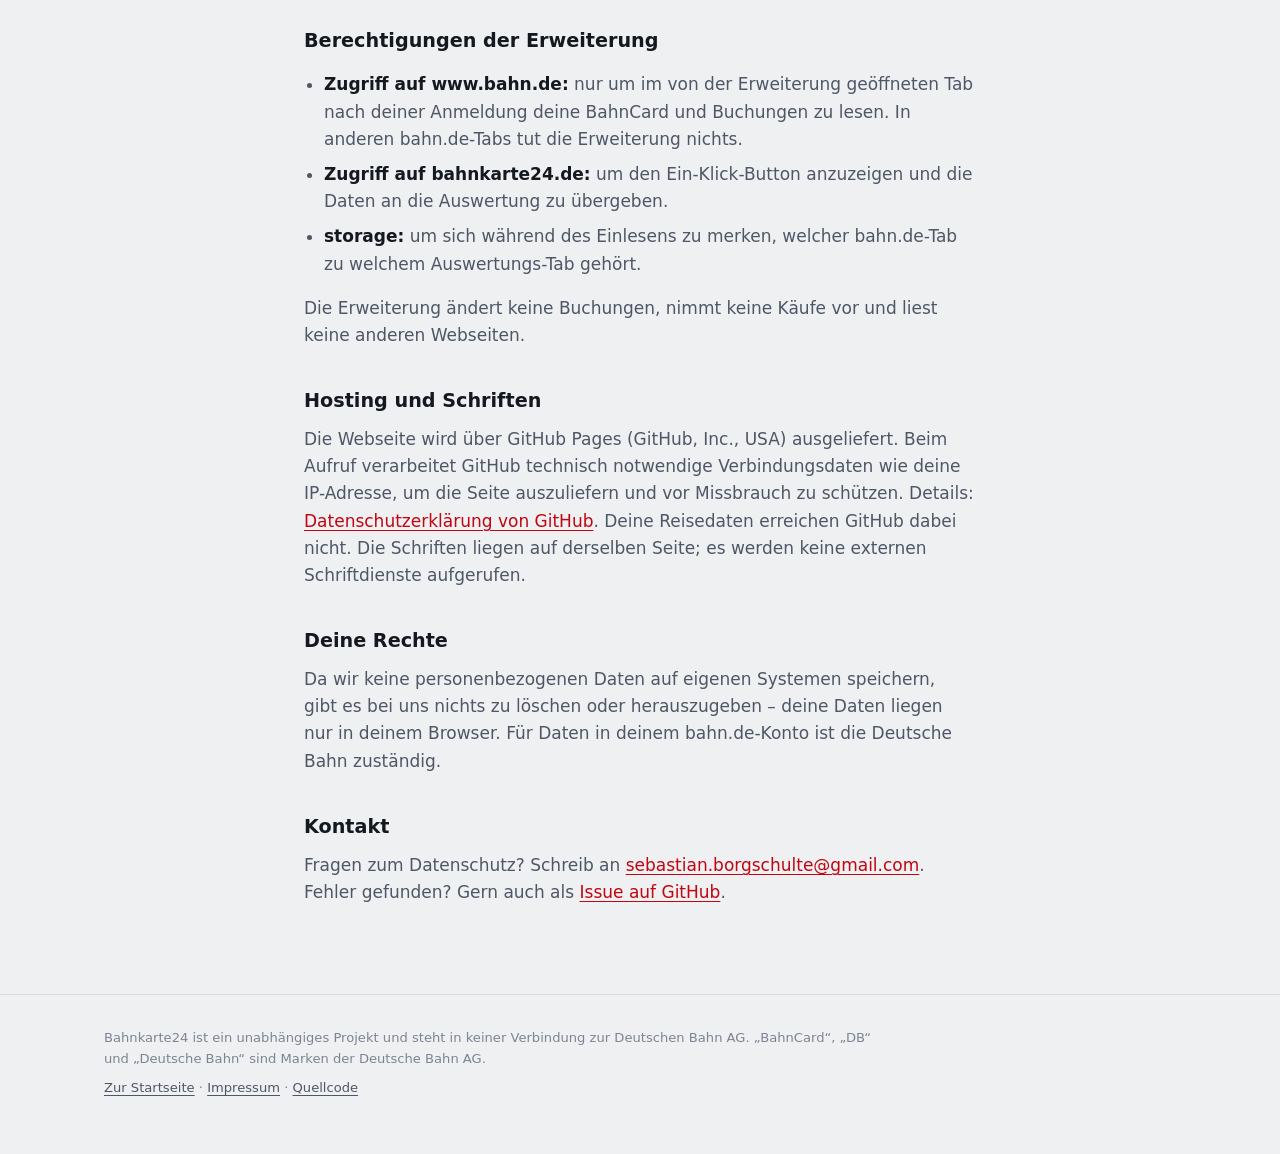
==== commit aea69250: "Kaffee-Button (PayPal) entfernen Co-Authored-By: Claude Opus 5.5 <noreply@anthropic.com>" ====
--- a/datenschutz.html
+++ b/datenschutz.html
@@ -8,7 +8,7 @@
   <link rel="icon" href="icons/icon32.png?v=2" sizes="32x32">
   <link rel="icon" href="icons/icon16.png?v=2" sizes="16x16">
   <link rel="apple-touch-icon" href="icons/icon128.png?v=2">
-  <link rel="stylesheet" href="styles.css?v=33">
+  <link rel="stylesheet" href="styles.css?v=35">
   <script src="theme.js?v=21"></script>
 </head>
 <body>
@@ -66,9 +66,6 @@
     <h2>Hosting und Schriften</h2>
     <p>Die Webseite wird über GitHub Pages (GitHub, Inc., USA) ausgeliefert. Beim Aufruf verarbeitet GitHub technisch notwendige Verbindungsdaten wie deine IP-Adresse, um die Seite auszuliefern und vor Missbrauch zu schützen. Details: <a href="https://docs.github.com/de/site-policy/privacy-policies/github-general-privacy-statement" target="_blank" rel="noopener">Datenschutzerklärung von GitHub</a>. Deine Reisedaten erreichen GitHub dabei nicht. Die Schriften liegen auf derselben Seite; es werden keine externen Schriftdienste aufgerufen.</p>
 
-    <h2>Trinkgeld über PayPal</h2>
-    <p>Der Button „Kaffee ausgeben“ ist ein einfacher Link zu PayPal (PayPal (Europe) S.à r.l. et Cie, S.C.A., Luxemburg). Solange du ihn nicht anklickst, wird nichts von PayPal geladen. Erst nach dem Klick verarbeitet PayPal Daten nach seiner eigenen <a href="https://www.paypal.com/de/legalhub/privacy-full" target="_blank" rel="noopener">Datenschutzerklärung</a>. Deine Reisedaten werden dabei nicht übertragen.</p>
-
     <h2>Deine Rechte</h2>
     <p>Da wir keine personenbezogenen Daten auf eigenen Systemen speichern, gibt es bei uns nichts zu löschen oder herauszugeben – deine Daten liegen nur in deinem Browser. Für Daten in deinem bahn.de-Konto ist die Deutsche Bahn zuständig.</p>
 
--- a/styles.css
+++ b/styles.css
@@ -310,8 +310,13 @@
 .bc__pct { font-family: var(--font-display); font-weight: 700; font-variant-numeric: tabular-nums; }
 .bc--preview .bc__amount { opacity: .9; }
 .bc--loading { max-width: 300px; margin: 0 auto 40px; }
-.bc--loading .bc__amount { font-size: 3rem; }
+.bc--loading { text-align: left; }
+.bc--loading .bc__amount { font-size: 3.4rem; }
 .bc--loading .bc__fill { animation: laden 2.4s ease-in-out infinite; }
+.bc--loading.bc--zaehlt .bc__fill { animation: none; }
+/* Fallblätter auf der Ladekarte zählen die gelesenen Aufträge */
+.flap--laden { gap: .05em; }
+.flap--laden .flap__z { width: .64em; height: 1.1em; border-radius: .09em; font-weight: 800; font-stretch: 78%; box-shadow: inset 0 -1px 0 rgba(0, 0, 0, .35), 0 2px 6px rgba(0, 0, 0, .25); }
 @keyframes laden { 0% { --fill: .05; } 50% { --fill: .8; } 100% { --fill: .05; } }
 
 /* Drei Schritte mit der Erweiterung */
@@ -341,10 +346,6 @@
 .info { display: grid; grid-template-columns: minmax(0, 1.25fr) minmax(0, 1fr); gap: 20px; margin-top: 20px; align-items: start; }
 .info #faq .details:first-of-type { border-top: 1px solid var(--kante); }
 .info__seite { display: grid; gap: 20px; }
-.trinkgeld .h3 { margin-bottom: 0; }
-.trinkgeld p { color: var(--tinte-2); margin: 10px 0 20px; }
-.trinkgeld .btn { gap: 10px; }
-.trinkgeld .trinkgeld__hinweis { margin: 12px 0 0; }
 .checks { list-style: none; margin: 0 0 20px; padding: 0; display: grid; gap: 16px; color: var(--tinte-2); }
 .checks li { position: relative; padding-left: 30px; }
 .checks li::before {
@@ -357,10 +358,6 @@
 .importing { max-width: 640px; margin: clamp(32px, 6vw, 72px) auto 0; text-align: center; }
 .progress { height: 6px; background: var(--schotter); border-radius: 999px; overflow: hidden; margin: 28px auto; max-width: 400px; }
 .progress span { display: block; height: 100%; width: 3%; background: var(--tinte); border-radius: 999px; transition: width 400ms var(--ease); }
-/* Erklärung, warum das Einlesen dauert – ruhig, unter dem Fortschritt */
-.warum { max-width: 440px; margin: 32px auto 0; padding-top: 20px; border-top: 1px solid var(--kante); font-size: var(--t-meta); color: var(--tinte-2); text-align: left; }
-.warum p { margin: 0; }
-.warum__titel { font-weight: 650; color: var(--tinte); margin-bottom: 4px !important; }
 
 /* Ergebnis */
 .result { display: grid; gap: 20px; padding-top: 24px; }
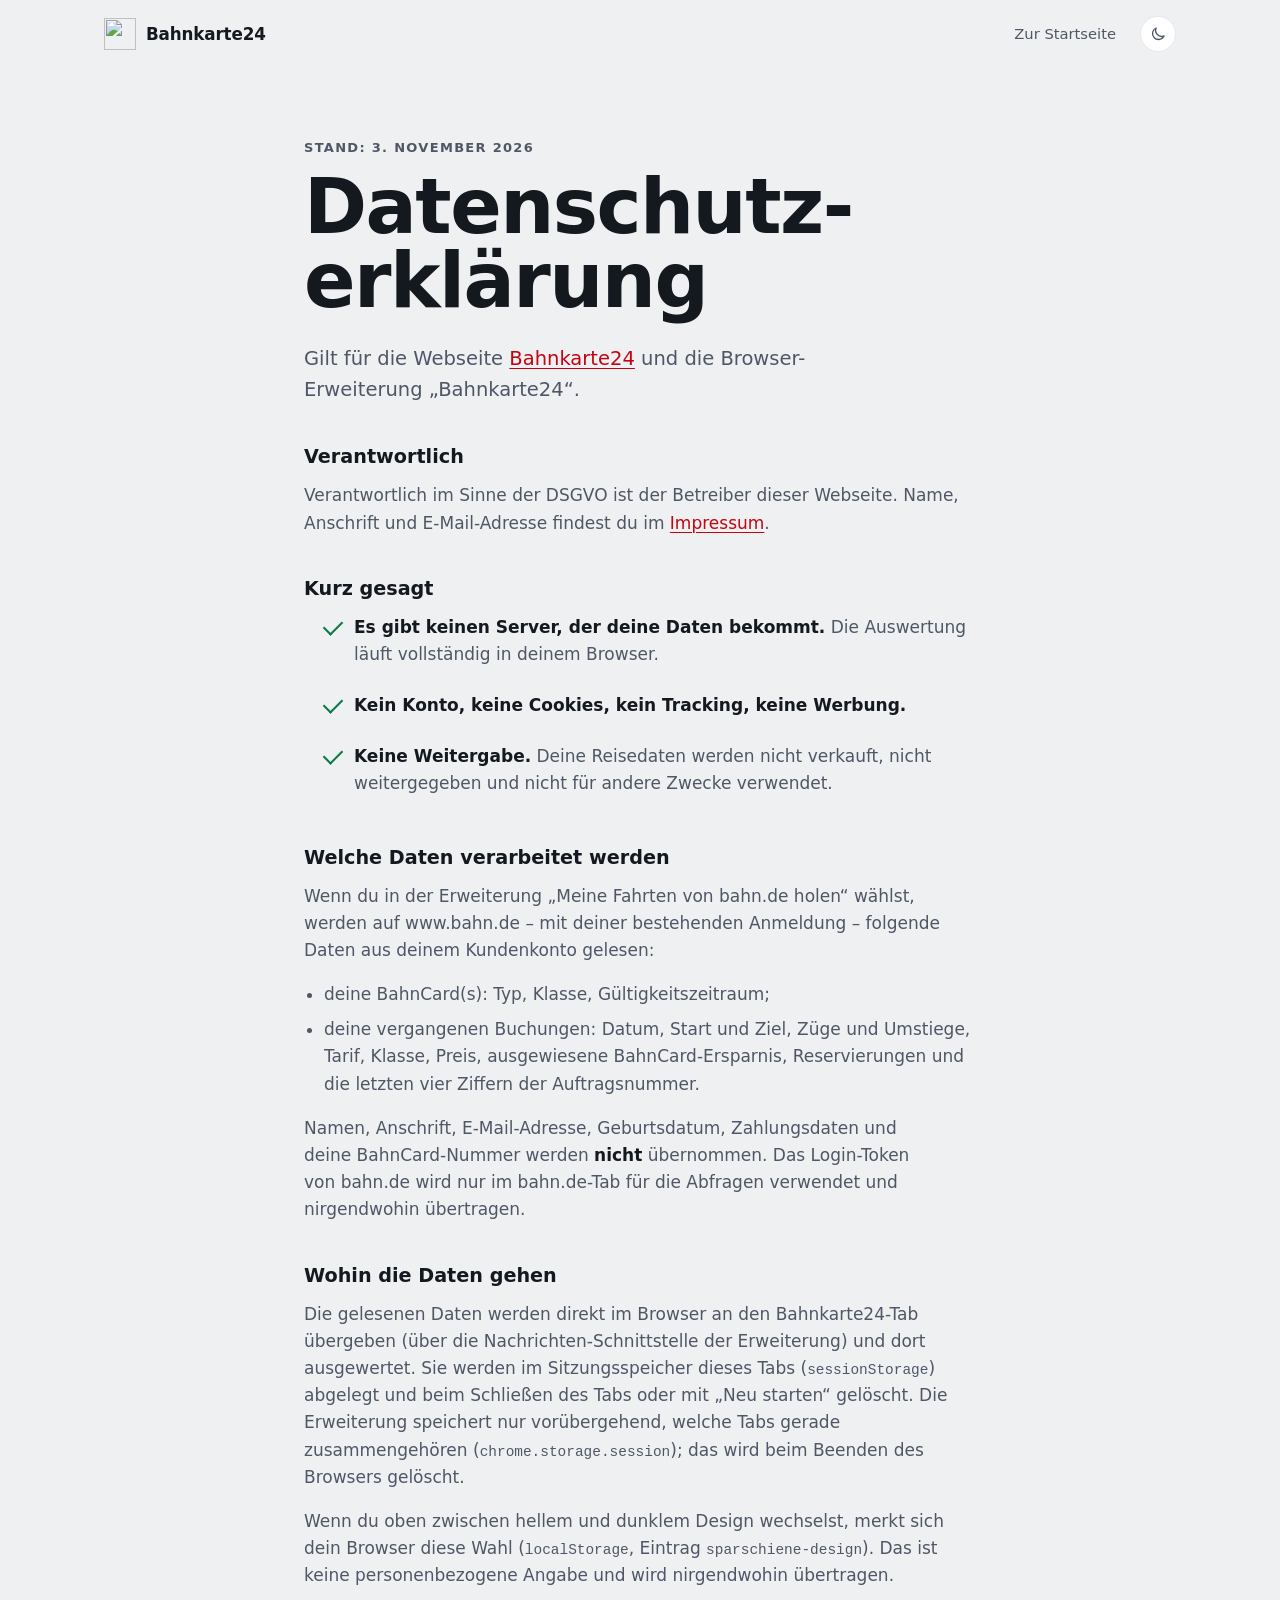
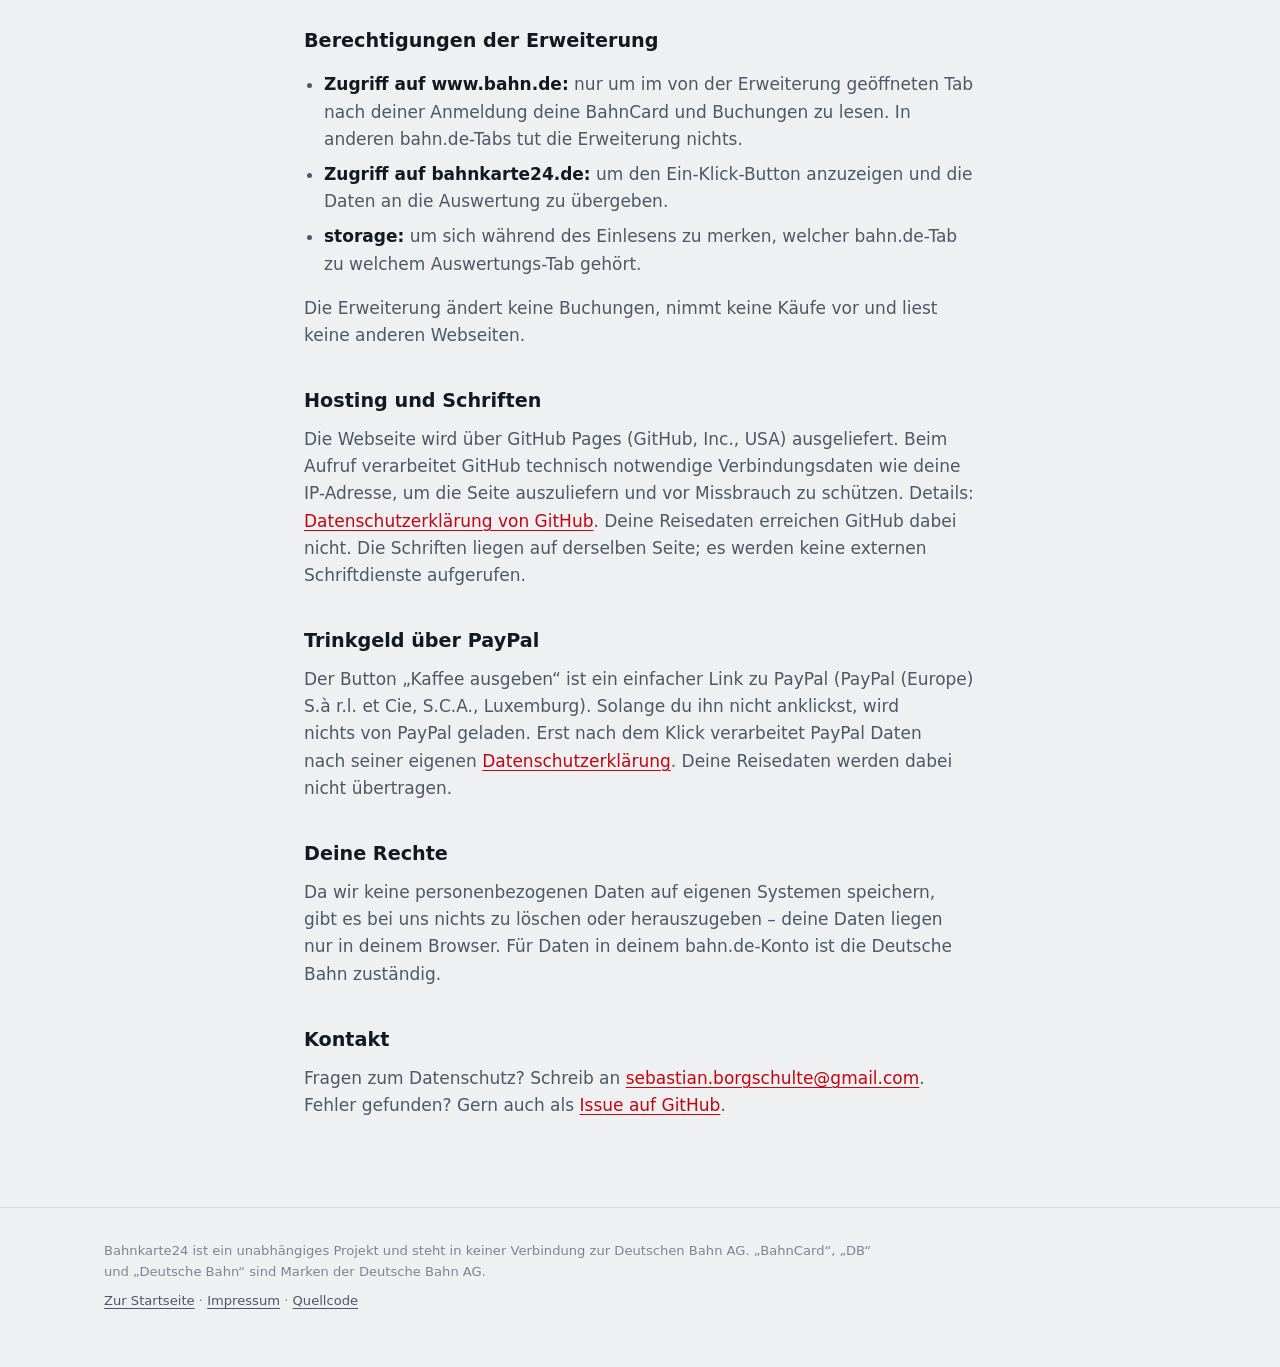
==== commit a6b37481: "Kaffee-Button wieder da, nur auf der Auswertung Stellt den PayPal-Button samt Hinweisen in Datenschu" ====
--- a/datenschutz.html
+++ b/datenschutz.html
@@ -8,7 +8,7 @@
   <link rel="icon" href="icons/icon32.png?v=2" sizes="32x32">
   <link rel="icon" href="icons/icon16.png?v=2" sizes="16x16">
   <link rel="apple-touch-icon" href="icons/icon128.png?v=2">
-  <link rel="stylesheet" href="styles.css?v=35">
+  <link rel="stylesheet" href="styles.css?v=37">
   <script src="theme.js?v=21"></script>
 </head>
 <body>
@@ -66,6 +66,9 @@
     <h2>Hosting und Schriften</h2>
     <p>Die Webseite wird über GitHub Pages (GitHub, Inc., USA) ausgeliefert. Beim Aufruf verarbeitet GitHub technisch notwendige Verbindungsdaten wie deine IP-Adresse, um die Seite auszuliefern und vor Missbrauch zu schützen. Details: <a href="https://docs.github.com/de/site-policy/privacy-policies/github-general-privacy-statement" target="_blank" rel="noopener">Datenschutzerklärung von GitHub</a>. Deine Reisedaten erreichen GitHub dabei nicht. Die Schriften liegen auf derselben Seite; es werden keine externen Schriftdienste aufgerufen.</p>
 
+    <h2>Trinkgeld über PayPal</h2>
+    <p>Der Button „Kaffee ausgeben“ ist ein einfacher Link zu PayPal (PayPal (Europe) S.à r.l. et Cie, S.C.A., Luxemburg). Solange du ihn nicht anklickst, wird nichts von PayPal geladen. Erst nach dem Klick verarbeitet PayPal Daten nach seiner eigenen <a href="https://www.paypal.com/de/legalhub/privacy-full" target="_blank" rel="noopener">Datenschutzerklärung</a>. Deine Reisedaten werden dabei nicht übertragen.</p>
+
     <h2>Deine Rechte</h2>
     <p>Da wir keine personenbezogenen Daten auf eigenen Systemen speichern, gibt es bei uns nichts zu löschen oder herauszugeben – deine Daten liegen nur in deinem Browser. Für Daten in deinem bahn.de-Konto ist die Deutsche Bahn zuständig.</p>
 
--- a/styles.css
+++ b/styles.css
@@ -346,6 +346,10 @@
 .info { display: grid; grid-template-columns: minmax(0, 1.25fr) minmax(0, 1fr); gap: 20px; margin-top: 20px; align-items: start; }
 .info #faq .details:first-of-type { border-top: 1px solid var(--kante); }
 .info__seite { display: grid; gap: 20px; }
+.trinkgeld .h3 { margin-bottom: 0; }
+.trinkgeld p { color: var(--tinte-2); margin: 10px 0 20px; }
+.trinkgeld .btn { gap: 10px; }
+.trinkgeld .trinkgeld__hinweis { margin: 12px 0 0; }
 .checks { list-style: none; margin: 0 0 20px; padding: 0; display: grid; gap: 16px; color: var(--tinte-2); }
 .checks li { position: relative; padding-left: 30px; }
 .checks li::before {
@@ -450,6 +454,13 @@
 .beleg { display: grid; grid-template-columns: minmax(0, .9fr) minmax(0, 1.1fr); gap: clamp(28px, 5vw, 64px); align-items: start; }
 .beleg__label { font-size: var(--t-klein); color: var(--tinte-2); }
 .beleg__zahl { font: 800 clamp(48px, 7vw, 88px)/1 var(--font-display); font-stretch: 70%; letter-spacing: -.03em; font-variant-numeric: tabular-nums; margin: 6px 0 12px; }
+.beleg__vergleich { display: inline-flex; align-items: center; gap: 8px; margin: -4px 0 14px; padding: 4px 10px; border: 1px dashed var(--punktlinie); border-radius: 999px; background: none; color: var(--tinte-2); font: inherit; font-size: var(--t-klein); text-align: left; cursor: pointer; }
+.beleg__vergleich:hover { color: var(--tinte); border-style: solid; }
+.beleg__vergleich-mehr { color: var(--tinte-3); transition: transform .3s; }
+.beleg__vergleich:hover .beleg__vergleich-mehr { transform: rotate(180deg); }
+.beleg__vergleich-text.neu { animation: vergleich-neu .3s ease-out; }
+@keyframes vergleich-neu { from { opacity: 0; transform: translateY(4px); } }
+@media (prefers-reduced-motion: reduce) { .beleg__vergleich-text.neu { animation: none; } }
 .beleg__sub { display: flex; flex-wrap: wrap; gap: 6px 20px; color: var(--tinte-2); font-size: var(--t-klein); }
 .beleg__sub strong { color: var(--tinte); font-variant-numeric: tabular-nums; }
 .posten { list-style: none; margin: 0; padding: 0; display: grid; gap: 14px; }
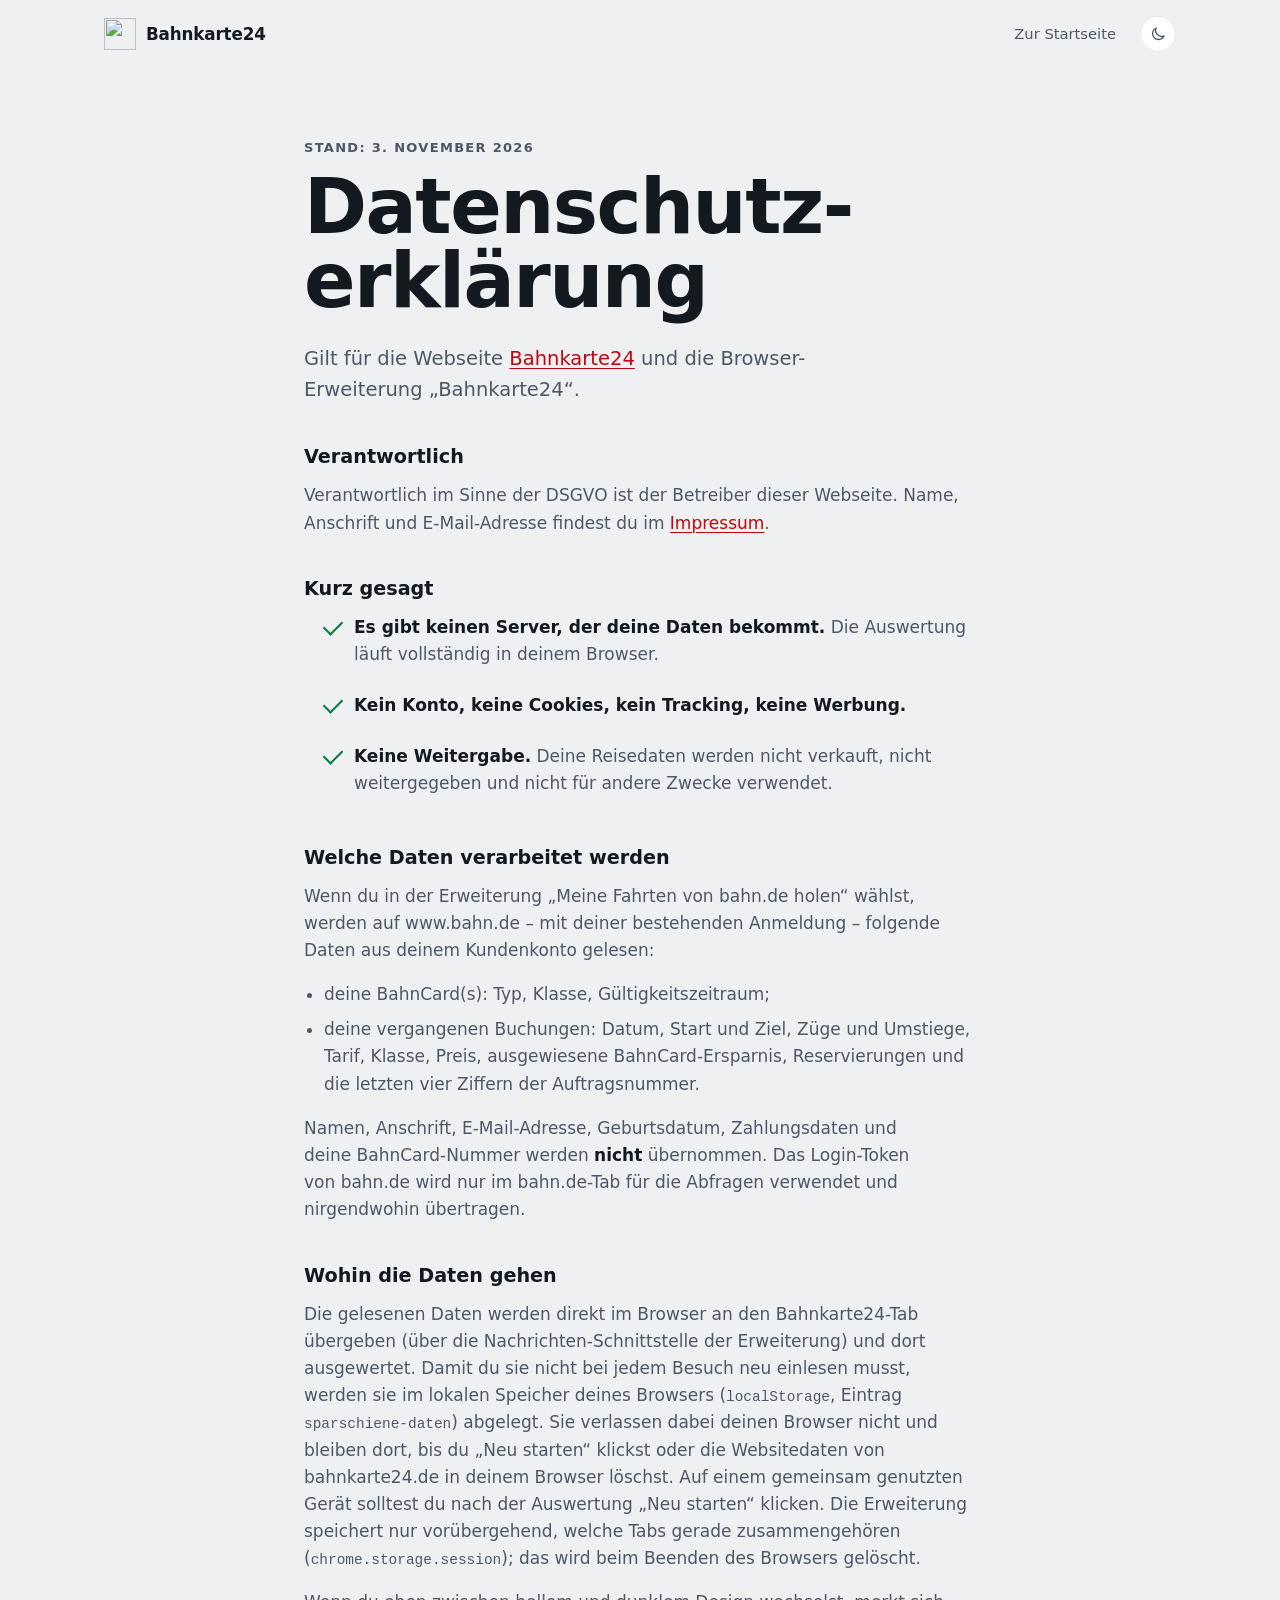
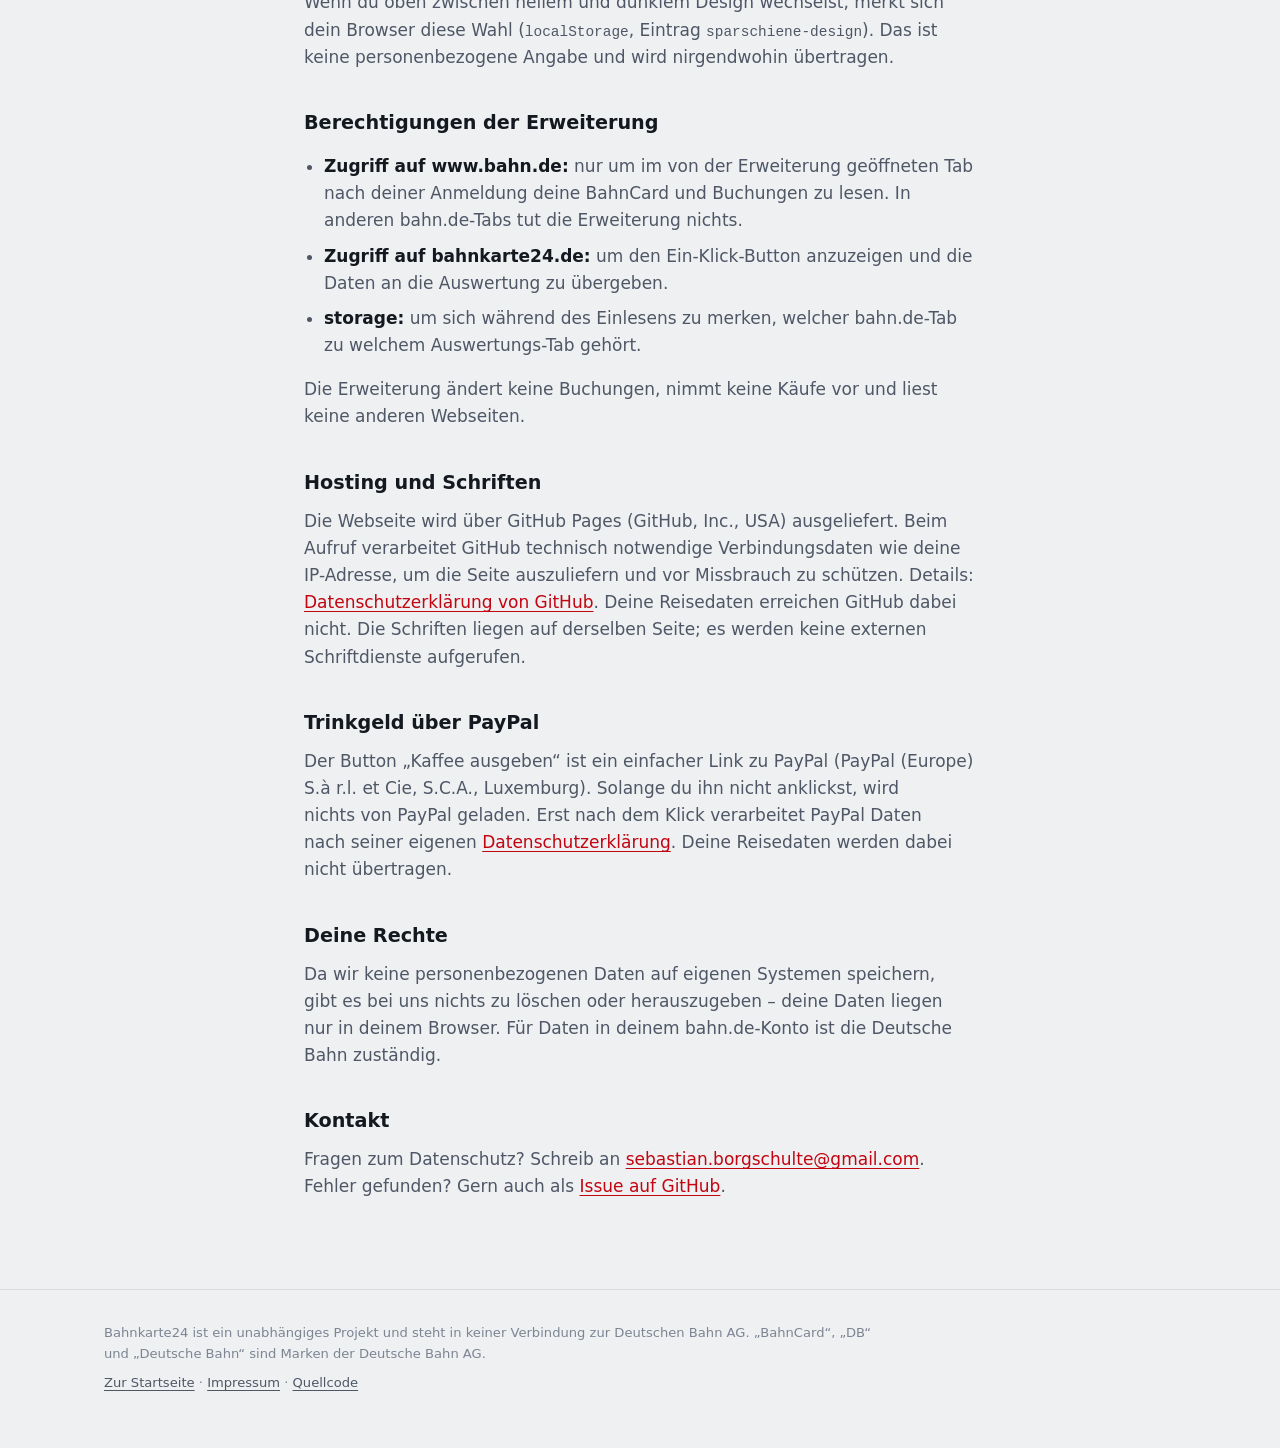
==== commit f9d58ee5: "Auswertung im Browser speichern, bis „Neu starten“ Eingelesene Fahrten liegen jetzt im localStorage " ====
--- a/datenschutz.html
+++ b/datenschutz.html
@@ -8,7 +8,7 @@
   <link rel="icon" href="icons/icon32.png?v=2" sizes="32x32">
   <link rel="icon" href="icons/icon16.png?v=2" sizes="16x16">
   <link rel="apple-touch-icon" href="icons/icon128.png?v=2">
-  <link rel="stylesheet" href="styles.css?v=37">
+  <link rel="stylesheet" href="styles.css?v=38">
   <script src="theme.js?v=21"></script>
 </head>
 <body>
@@ -52,7 +52,7 @@
     <p>Namen, Anschrift, E-Mail-Adresse, Geburtsdatum, Zahlungsdaten und deine BahnCard-Nummer werden <strong>nicht</strong> übernommen. Das Login-Token von bahn.de wird nur im bahn.de-Tab für die Abfragen verwendet und nirgendwohin übertragen.</p>
 
     <h2>Wohin die Daten gehen</h2>
-    <p>Die gelesenen Daten werden direkt im Browser an den Bahnkarte24-Tab übergeben (über die Nachrichten-Schnittstelle der Erweiterung) und dort ausgewertet. Sie werden im Sitzungsspeicher dieses Tabs (<code>sessionStorage</code>) abgelegt und beim Schließen des Tabs oder mit „Neu starten“ gelöscht. Die Erweiterung speichert nur vorübergehend, welche Tabs gerade zusammengehören (<code>chrome.storage.session</code>); das wird beim Beenden des Browsers gelöscht.</p>
+    <p>Die gelesenen Daten werden direkt im Browser an den Bahnkarte24-Tab übergeben (über die Nachrichten-Schnittstelle der Erweiterung) und dort ausgewertet. Damit du sie nicht bei jedem Besuch neu einlesen musst, werden sie im lokalen Speicher deines Browsers (<code>localStorage</code>, Eintrag <code>sparschiene-daten</code>) abgelegt. Sie verlassen dabei deinen Browser nicht und bleiben dort, bis du „Neu starten“ klickst oder die Websitedaten von bahnkarte24.de in deinem Browser löschst. Auf einem gemeinsam genutzten Gerät solltest du nach der Auswertung „Neu starten“ klicken. Die Erweiterung speichert nur vorübergehend, welche Tabs gerade zusammengehören (<code>chrome.storage.session</code>); das wird beim Beenden des Browsers gelöscht.</p>
     <p>Wenn du oben zwischen hellem und dunklem Design wechselst, merkt sich dein Browser diese Wahl (<code>localStorage</code>, Eintrag <code>sparschiene-design</code>). Das ist keine personenbezogene Angabe und wird nirgendwohin übertragen.</p>
 
     <h2>Berechtigungen der Erweiterung</h2>
--- a/styles.css
+++ b/styles.css
@@ -302,6 +302,8 @@
 }
 .bc__typnr { display: inline-block; }
 .bc__type { font-weight: 650; font-stretch: 90%; font-size: clamp(.85rem, 1.7vw, 1.05rem); letter-spacing: .01em; }
+.bc__saldo { align-self: center; }
+.bc__label { font-family: var(--font-text); font-size: clamp(.72rem, 1.4vw, .85rem); font-weight: 600; opacity: .88; margin-bottom: .35em; }
 .bc__amount {
   align-self: center; font-weight: 800; font-stretch: 72%; letter-spacing: -.03em; line-height: 1;
   font-size: clamp(3rem, 9vw, 5.6rem); font-variant-numeric: tabular-nums;
